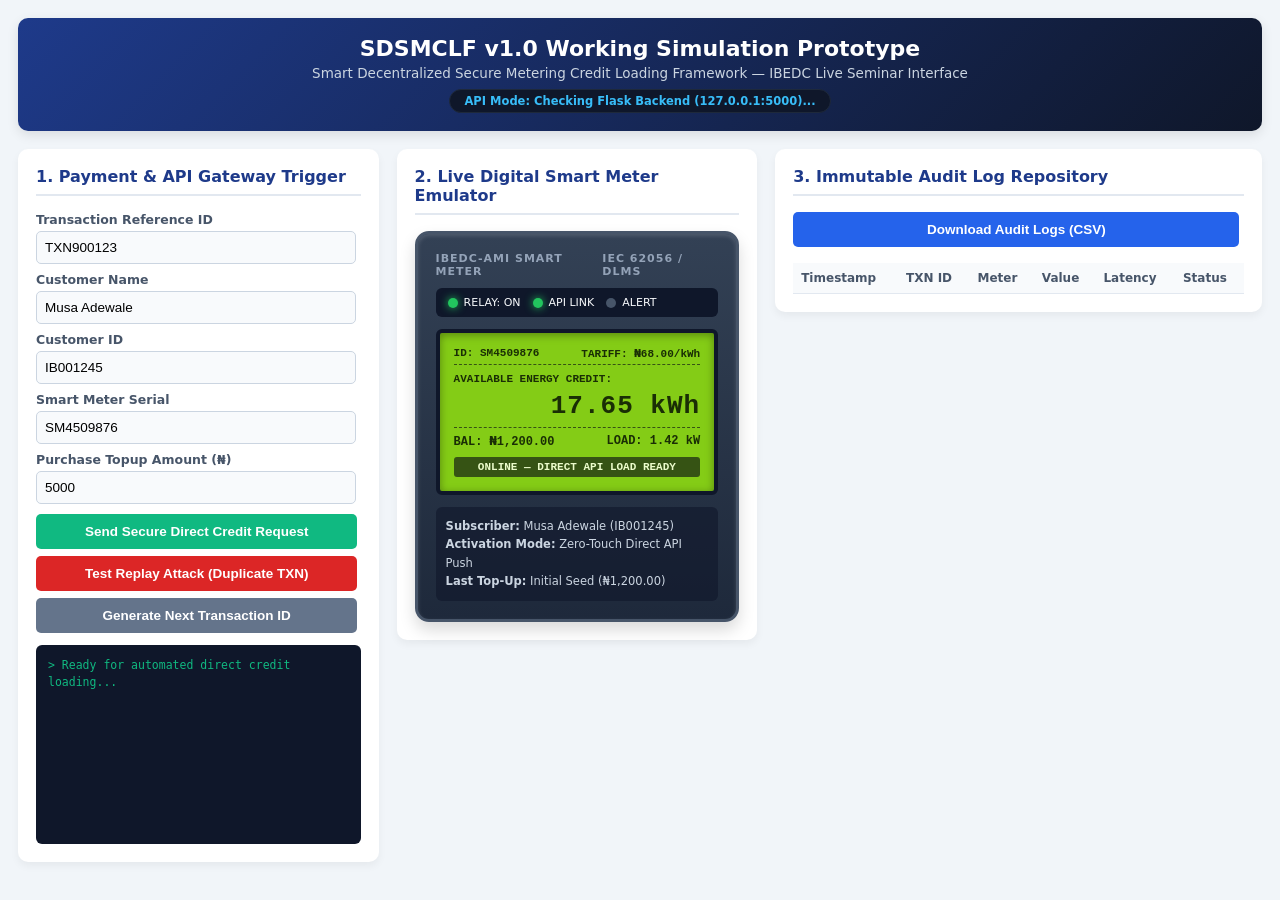
==== index.html @ 0ee25022 "Add files via upload" ====
<!DOCTYPE html>
<html lang="en">
<head>
    <meta charset="UTF-8">
    <title>SDSMCLF v1.0 Presentation Dashboard & Smart Meter Emulator</title>
    <style>
        body { font-family: system-ui, -apple-system, sans-serif; background: #f1f5f9; padding: 18px; color: #1e293b; margin: 0; }
        .container { max-width: 1320px; margin: 0 auto; }
        header { background: linear-gradient(135deg, #1e3a8a, #0f172a); color: white; padding: 18px; border-radius: 10px; text-align: center; margin-bottom: 18px; box-shadow: 0 4px 12px rgba(0,0,0,0.1); }
        header h2 { margin: 0 0 4px 0; font-size: 22px; }
        header p { margin: 0; font-size: 13.5px; color: #cbd5e1; }
        .mode-pill { display: inline-block; background: #0f172a; color: #38bdf8; padding: 4px 14px; border-radius: 20px; font-size: 11.5px; font-weight: bold; margin-top: 8px; border: 1px solid #1e293b; }
        .grid { display: grid; grid-template-columns: 1fr 1fr 1.35fr; gap: 18px; align-items: start; }
        .card { background: white; padding: 18px; border-radius: 10px; box-shadow: 0 4px 8px rgba(0,0,0,0.05); }
        h3 { color: #1e3a8a; margin-top: 0; border-bottom: 2px solid #e2e8f0; padding-bottom: 8px; font-size: 16px; }
        label { display: block; font-weight: bold; margin: 8px 0 4px; color: #475569; font-size: 12.5px; }
        input { width: 93%; padding: 8px; border: 1px solid #cbd5e1; border-radius: 5px; font-size: 13.5px; background: #f8fafc; }
        button { color: white; border: none; padding: 10px; width: 99%; border-radius: 5px; font-size: 13.5px; font-weight: bold; cursor: pointer; margin-top: 10px; transition: 0.2s; }
        .btn-submit { background: #10b981; }
        .btn-submit:hover { background: #059669; }
        .btn-replay { background: #dc2626; margin-top: 7px; }
        .btn-replay:hover { background: #b91c1c; }
        .btn-secondary { background: #64748b; margin-top: 7px; }
        .btn-secondary:hover { background: #475569; }
        .btn-export { background: #2563eb; margin-top: 0; margin-bottom: 10px; }
        .btn-export:hover { background: #1d4ed8; }
        .console { background: #0f172a; color: #10b981; padding: 12px; border-radius: 6px; font-family: monospace; white-space: pre-wrap; margin-top: 12px; font-size: 11.5px; line-height: 1.45; height: 175px; overflow-y: auto; }

        /* Digital Smart Meter Hardware Casing & LCD Styling */
        .meter-casing { background: linear-gradient(180deg, #334155, #1e293b); border-radius: 14px; padding: 18px; color: #f8fafc; border: 3px solid #475569; box-shadow: inset 0 2px 4px rgba(255,255,255,0.15), 0 8px 16px rgba(0,0,0,0.15); }
        .meter-brand { display: flex; justify-content: space-between; align-items: center; font-size: 11px; letter-spacing: 1px; color: #94a3b8; margin-bottom: 10px; font-weight: bold; }
        .led-group { display: flex; gap: 12px; margin-bottom: 12px; background: #0f172a; padding: 8px 12px; border-radius: 6px; font-size: 11px; }
        .led-item { display: flex; align-items: center; gap: 6px; }
        .led-dot { width: 10px; height: 10px; border-radius: 50%; background: #475569; }
        .led-green { background: #22c55e; box-shadow: 0 0 8px #22c55e; }
        .led-amber { background: #f59e0b; box-shadow: 0 0 8px #f59e0b; }
        .led-red { background: #ef4444; box-shadow: 0 0 8px #ef4444; }
        .lcd-screen { background: #84cc16; color: #1a2e05; font-family: 'Courier New', Courier, monospace; padding: 14px; border-radius: 6px; border: 4px solid #0f172a; box-shadow: inset 0 2px 8px rgba(0,0,0,0.35); transition: background 0.3s; }
        .lcd-flash { background: #bef264 !important; }
        .lcd-top { display: flex; justify-content: space-between; font-size: 11px; font-weight: bold; border-bottom: 1px dashed #365314; padding-bottom: 4px; margin-bottom: 8px; }
        .lcd-main { font-size: 26px; font-weight: 900; text-align: right; letter-spacing: 1px; margin: 6px 0; }
        .lcd-sub { display: flex; justify-content: space-between; font-size: 12px; font-weight: bold; margin-top: 6px; border-top: 1px dashed #365314; padding-top: 6px; }
        .lcd-msg { background: #365314; color: #ecfccb; font-size: 11px; padding: 4px 8px; border-radius: 3px; margin-top: 8px; text-align: center; font-weight: bold; }
        .meter-specs { margin-top: 12px; font-size: 11.5px; color: #cbd5e1; background: rgba(15,23,42,0.6); padding: 10px; border-radius: 6px; line-height: 1.6; }

        table { width: 100%; border-collapse: collapse; margin-top: 6px; }
        th, td { padding: 8px; border-bottom: 1px solid #e2e8f0; text-align: left; font-size: 12px; }
        th { background: #f8fafc; color: #475569; }
        .badge-ok { background: #d1fae5; color: #065f46; padding: 3px 7px; border-radius: 10px; font-size: 10.5px; font-weight: bold; }
        .badge-err { background: #fee2e2; color: #991b1b; padding: 3px 7px; border-radius: 10px; font-size: 10.5px; font-weight: bold; }
    </style>
</head>
<body>
<div class="container">
    <header>
        <h2>SDSMCLF v1.0 Working Simulation Prototype</h2>
        <p>Smart Decentralized Secure Metering Credit Loading Framework — IBEDC Live Seminar Interface</p>
        <div class="mode-pill" id="connectionMode">API Mode: Checking Flask Backend (127.0.0.1:5000)...</div>
    </header>

    <div class="grid">
        <!-- Column 1: Payment & API Gateway Trigger -->
        <div class="card">
            <h3>1. Payment & API Gateway Trigger</h3>
            <label>Transaction Reference ID</label><input type="text" id="txnId" value="TXN900123">
            <label>Customer Name</label><input type="text" id="custName" value="Musa Adewale">
            <label>Customer ID</label><input type="text" id="custId" value="IB001245">
            <label>Smart Meter Serial</label><input type="text" id="meterId" value="SM4509876">
            <label>Purchase Topup Amount (₦)</label><input type="number" id="amount" value="5000">
            <button class="btn-submit" onclick="runSimulationPipeline(false)">Send Secure Direct Credit Request</button>
            <button class="btn-replay" onclick="runSimulationPipeline(true)">Test Replay Attack (Duplicate TXN)</button>
            <button class="btn-secondary" onclick="generateNextTxn()">Generate Next Transaction ID</button>
            <div class="console" id="consoleLogs">&gt; Ready for automated direct credit loading...</div>
        </div>

        <!-- Column 2: Live Digital Smart Meter Emulator -->
        <div class="card">
            <h3>2. Live Digital Smart Meter Emulator</h3>
            <div class="meter-casing">
                <div class="meter-brand">
                    <span>IBEDC-AMI SMART METER</span>
                    <span>IEC 62056 / DLMS</span>
                </div>
                <div class="led-group">
                    <div class="led-item"><div class="led-dot led-green" id="ledPower"></div><span>RELAY: ON</span></div>
                    <div class="led-item"><div class="led-dot led-green" id="ledComms"></div><span>API LINK</span></div>
                    <div class="led-item"><div class="led-dot" id="ledTamper"></div><span>ALERT</span></div>
                </div>
                <div class="lcd-screen" id="lcdBox">
                    <div class="lcd-top">
                        <span id="lcdMeterSerial">ID: SM4509876</span>
                        <span>TARIFF: ₦68.00/kWh</span>
                    </div>
                    <div style="font-size: 11px; font-weight: bold;">AVAILABLE ENERGY CREDIT:</div>
                    <div class="lcd-main" id="lcdUnits">17.65 kWh</div>
                    <div class="lcd-sub">
                        <span id="lcdBalance">BAL: ₦1,200.00</span>
                        <span id="lcdLoad">LOAD: 1.42 kW</span>
                    </div>
                    <div class="lcd-msg" id="lcdBanner">ONLINE — DIRECT API LOAD READY</div>
                </div>
                <div class="meter-specs">
                    <strong>Subscriber:</strong> <span id="specOwner">Musa Adewale (IB001245)</span><br>
                    <strong>Activation Mode:</strong> Zero-Touch Direct API Push<br>
                    <strong>Last Top-Up:</strong> <span id="specLastTopup">Initial Seed (₦1,200.00)</span>
                </div>
            </div>
        </div>

        <!-- Column 3: Immutable Audit Log Repository -->
        <div class="card">
            <h3>3. Immutable Audit Log Repository</h3>
            <button class="btn-export" onclick="exportTableToCSV()">Download Audit Logs (CSV)</button>
            <table id="auditTable">
                <thead>
                    <tr>
                        <th>Timestamp</th>
                        <th>TXN ID</th>
                        <th>Meter</th>
                        <th>Value</th>
                        <th>Latency</th>
                        <th>Status</th>
                    </tr>
                </thead>
                <tbody id="auditRows">
                </tbody>
            </table>
        </div>
    </div>
</div>

<script>
    const API_BASE = "http://127.0.0";
    const TARIFF_PER_KWH = 68.00; // NGN per kWh
    let txnCounter = 900123;
    let currentBalance = 1200.00;
    const offlineProcessed = new Set();

    // Simulate live household load fluctuation & tiny real-time consumption tick on the meter LCD
    setInterval(() => {
        const kw = (1.15 + Math.random() * 0.55).toFixed(2);
        document.getElementById("lcdLoad").innerText = `LOAD: ${kw} kW`;
        if (currentBalance > 0.05) {
            currentBalance = Math.max(0, currentBalance - 0.02);
            refreshMeterLCD(currentBalance, false);
        }
    }, 2500);

    function refreshMeterLCD(balanceNgn, highlightFlash) {
        const kwh = (balanceNgn / TARIFF_PER_KWH).toFixed(2);
        document.getElementById("lcdUnits").innerText = `${kwh} kWh`;

document.getElementById("lcdBalance").innerText = BAL: ₦${balanceNgn.toLocaleString(undefined, { minimumFractionDigits: 2, maximumFractionDigits: 2 })};
if (highlightFlash) {
const lcd = document.getElementById("lcdBox");
lcd.classList.add("lcd-flash");
setTimeout(() => lcd.classList.remove("lcd-flash"), 900);
}
}
async function checkBackend() {
const pill = document.getElementById("connectionMode");
try {
const res = await fetch(${API_BASE}/auth/demo-token);
if (res.ok) {
pill.innerText = "API Mode: CONNECTED TO LIVE FLASK REST API (127.0.0.1:5000)";
pill.style.color = "#4ade80";
return;
}
} catch (e) {}
pill.innerText = "API Mode: STANDALONE BROWSER SIMULATION (Start app.py for Live REST)";
pill.style.color = "#fbbf24";
}
checkBackend();
function generateNextTxn() {
txnCounter += 1;
document.getElementById("txnId").value = TXN${txnCounter};
document.getElementById("consoleLogs").innerHTML = > Generated fresh idempotency key: TXN${txnCounter};
}
function appendAuditRow(txn, meter, amount, latencyText, isSuccess, statusLabel) {
const auditRows = document.getElementById("auditRows");
const now = new Date().toISOString().replace("T", " ").substring(0, 19);
const badgeClass = isSuccess ? "badge-ok" : "badge-err";
const newRow = `
${now}
${txn}${meter}₦${Number(amount).toLocaleString()}${latencyText}${statusLabel}`;
auditRows.innerHTML = newRow + auditRows.innerHTML;
}
async function runSimulationPipeline(isReplayTest) {
const consoleLogs = document.getElementById("consoleLogs");
const txnId = document.getElementById("txnId").value.trim();
const custName = document.getElementById("custName").value.trim();
const custId = document.getElementById("custId").value.trim();
const meterId = document.getElementById("meterId").value.trim();
const amount = parseFloat(document.getElementById("amount").value) || 0;
const banner = document.getElementById("lcdBanner");
const ledAlert = document.getElementById("ledTamper");
ledAlert.className = "led-dot";
consoleLogs.innerHTML = isReplayTest
? > [ADVERSARIAL TEST] Replaying duplicate Transaction ID: ${txnId}...\n
: > Initiating payment settlement verification for ${txnId}...\n;
try {
const tokenRes = await fetch(${API_BASE}/auth/demo-token);
const { token } = await tokenRes.json();
consoleLogs.innerHTML += > Gateway Handshake: APPROVED | HS256 JWT Bearer Token Issued.\n;
consoleLogs.innerHTML += > Dispatching POST /api/v1/smart-meter/load-credit...\n;
const apiRes = await fetch(${API_BASE}/smart-meter/load-credit, {
method: "POST",
headers: {
"Content-Type": "application/json",
"Authorization": Bearer ${token}
},
body: JSON.stringify({
transactionID: txnId,
customerID: custId,
meterID: meterId,
amount: amount,
paymentStatus: "CONFIRMED"
})
});
const result = await apiRes.json();
if (apiRes.ok && result.status === "SUCCESS") {
currentBalance = result.newBalance;
document.getElementById("lcdMeterSerial").innerText = ID: ${meterId};
document.getElementById("specOwner").innerText = ${custName} (${custId});
document.getElementById("specLastTopup").innerText = +₦${amount.toLocaleString()} (${txnId});
banner.innerText = CREDIT RECEIVED: +₦${amount.toLocaleString()} ACTIVATED;
refreshMeterLCD(currentBalance, true);
consoleLogs.innerHTML += > Validation Passed: Customer & Meter Ownership Verified.\n;
consoleLogs.innerHTML += > SUCCESS (200 OK): ₦${amount.toLocaleString()} pushed directly to ${meterId}.\n;
consoleLogs.innerHTML += > Meter LCD Updated: ₦${currentBalance.toLocaleString()} | Latency: ${result.processingLatencyMs} ms\n;
appendAuditRow(txnId, meterId, amount, ${result.processingLatencyMs} ms, true, "200 SUCCESS");
} else {
ledAlert.className = "led-dot led-red";
banner.innerText = REJECTED: ${result.errorCode};
consoleLogs.innerHTML += > SECURITY BLOCK (${apiRes.status} ${result.errorCode}): ${result.message}\n;
appendAuditRow(txnId, meterId, amount, "Blocked", false, ${apiRes.status} ${result.errorCode});
}
} catch (err) {
setTimeout(() => {
consoleLogs.innerHTML += > Gateway Handshake verified: APPROVED [PAYMENT_SUCCESS_BANK_APPROVED]\n;
if (offlineProcessed.has(txnId)) {
ledAlert.className = "led-dot led-red";
banner.innerText = "SECURITY ALERT: REPLAY BLOCKED (409)";
consoleLogs.innerHTML += > SECURITY BLOCK (409 DUPLICATE_TRANSACTION): Transaction ID already processed.\n;
appendAuditRow(txnId, meterId, amount, "Blocked", false, "409 REPLAY BLOCKED");
return;
}
if (meterId !== "SM4509876" || custId !== "IB001245") {
ledAlert.className = "led-dot led-red";
banner.innerText = "ERROR: UNREGISTERED METER (404)";
consoleLogs.innerHTML += > SECURITY BLOCK (404 METER_VALIDATION_FAILED): Active customer or smart meter not found.\n;
appendAuditRow(txnId, meterId, amount, "Blocked", false, "404 INVALID METER");
return;
}
offlineProcessed.add(txnId);
currentBalance += amount;
document.getElementById("lcdMeterSerial").innerText = ID: ${meterId};
document.getElementById("specOwner").innerText = ${custName} (${custId});
document.getElementById("specLastTopup").innerText = +₦${amount.toLocaleString()} (${txnId});
banner.innerText = CREDIT RECEIVED: +₦${amount.toLocaleString()} ACTIVATED;
refreshMeterLCD(currentBalance, true);
consoleLogs.innerHTML += > Cryptographic JWT & Ownership Check: PASSED\n;
consoleLogs.innerHTML += > SUCCESS: Direct credit activated on meter LCD. Balance: ₦${currentBalance.toLocaleString()}\n;
appendAuditRow(txnId, meterId, amount, "161.0 ms (sim)", true, "200 SUCCESS");
}, 500);
}
}
function exportTableToCSV() {
const rows = document.querySelectorAll("#auditTable tr");
let csvContent = "";
rows.forEach(row => {
const cols = row.querySelectorAll("th, td");
let rowData = [];
cols.forEach(col => {
let text = col.innerText.replace(/,/g, "");
rowData.push("${text}");
});
csvContent += rowData.join(",") + "\n";
});
if (csvContent.trim() === '"Timestamp","TXN ID","Meter","Value","Latency","Status"') {
alert("No log data available to export yet. Please execute a request first!");
return;
}
const blob = new Blob([csvContent], { type: "text/csv;charset=utf-8;" });
const link = document.createElement("a");
link.href = URL.createObjectURL(blob);
link.setAttribute("download", "sdsmclf_audit_logs.csv");
document.body.appendChild(link);
link.click();
document.body.removeChild(link);
}
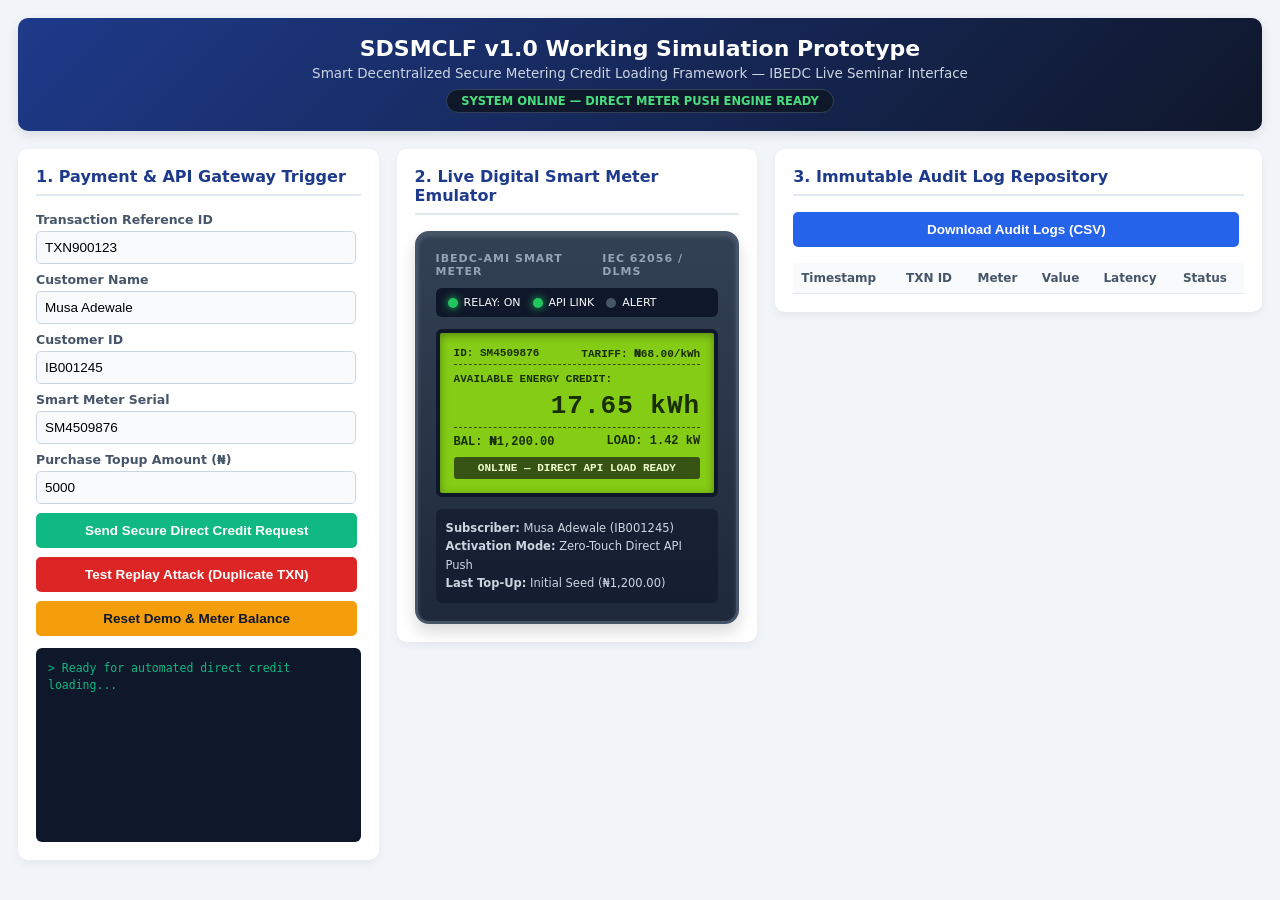
==== commit e9efa2eb: "Add files via upload" ====
--- a/index.html
+++ b/index.html
@@ -9,22 +9,22 @@
         header { background: linear-gradient(135deg, #1e3a8a, #0f172a); color: white; padding: 18px; border-radius: 10px; text-align: center; margin-bottom: 18px; box-shadow: 0 4px 12px rgba(0,0,0,0.1); }
         header h2 { margin: 0 0 4px 0; font-size: 22px; }
         header p { margin: 0; font-size: 13.5px; color: #cbd5e1; }
-        .mode-pill { display: inline-block; background: #0f172a; color: #38bdf8; padding: 4px 14px; border-radius: 20px; font-size: 11.5px; font-weight: bold; margin-top: 8px; border: 1px solid #1e293b; }
+        .mode-pill { display: inline-block; background: #0f172a; color: #4ade80; padding: 4px 14px; border-radius: 20px; font-size: 11.5px; font-weight: bold; margin-top: 8px; border: 1px solid #334155; }
         .grid { display: grid; grid-template-columns: 1fr 1fr 1.35fr; gap: 18px; align-items: start; }
         .card { background: white; padding: 18px; border-radius: 10px; box-shadow: 0 4px 8px rgba(0,0,0,0.05); }
         h3 { color: #1e3a8a; margin-top: 0; border-bottom: 2px solid #e2e8f0; padding-bottom: 8px; font-size: 16px; }
         label { display: block; font-weight: bold; margin: 8px 0 4px; color: #475569; font-size: 12.5px; }
         input { width: 93%; padding: 8px; border: 1px solid #cbd5e1; border-radius: 5px; font-size: 13.5px; background: #f8fafc; }
-        button { color: white; border: none; padding: 10px; width: 99%; border-radius: 5px; font-size: 13.5px; font-weight: bold; cursor: pointer; margin-top: 10px; transition: 0.2s; }
+        button { color: white; border: none; padding: 10px; width: 99%; border-radius: 5px; font-size: 13.5px; font-weight: bold; cursor: pointer; margin-top: 9px; transition: 0.2s; }
         .btn-submit { background: #10b981; }
         .btn-submit:hover { background: #059669; }
-        .btn-replay { background: #dc2626; margin-top: 7px; }
+        .btn-replay { background: #dc2626; }
         .btn-replay:hover { background: #b91c1c; }
-        .btn-secondary { background: #64748b; margin-top: 7px; }
-        .btn-secondary:hover { background: #475569; }
+        .btn-reset { background: #f59e0b; color: #0f172a; }
+        .btn-reset:hover { background: #d97706; color: white; }
         .btn-export { background: #2563eb; margin-top: 0; margin-bottom: 10px; }
         .btn-export:hover { background: #1d4ed8; }
-        .console { background: #0f172a; color: #10b981; padding: 12px; border-radius: 6px; font-family: monospace; white-space: pre-wrap; margin-top: 12px; font-size: 11.5px; line-height: 1.45; height: 175px; overflow-y: auto; }
+        .console { background: #0f172a; color: #10b981; padding: 12px; border-radius: 6px; font-family: monospace; white-space: pre-wrap; margin-top: 12px; font-size: 11.5px; line-height: 1.45; height: 170px; overflow-y: auto; }
 
         /* Digital Smart Meter Hardware Casing & LCD Styling */
         .meter-casing { background: linear-gradient(180deg, #334155, #1e293b); border-radius: 14px; padding: 18px; color: #f8fafc; border: 3px solid #475569; box-shadow: inset 0 2px 4px rgba(255,255,255,0.15), 0 8px 16px rgba(0,0,0,0.15); }
@@ -33,14 +33,13 @@
         .led-item { display: flex; align-items: center; gap: 6px; }
         .led-dot { width: 10px; height: 10px; border-radius: 50%; background: #475569; }
         .led-green { background: #22c55e; box-shadow: 0 0 8px #22c55e; }
-        .led-amber { background: #f59e0b; box-shadow: 0 0 8px #f59e0b; }
         .led-red { background: #ef4444; box-shadow: 0 0 8px #ef4444; }
-        .lcd-screen { background: #84cc16; color: #1a2e05; font-family: 'Courier New', Courier, monospace; padding: 14px; border-radius: 6px; border: 4px solid #0f172a; box-shadow: inset 0 2px 8px rgba(0,0,0,0.35); transition: background 0.3s; }
-        .lcd-flash { background: #bef264 !important; }
+        .lcd-screen { background: #84cc16; color: #1a2e05; font-family: 'Courier New', Courier, monospace; padding: 14px; border-radius: 6px; border: 4px solid #0f172a; box-shadow: inset 0 2px 8px rgba(0,0,0,0.35); transition: background 0.25s; }
+        .lcd-flash { background: #d9f99d !important; }
         .lcd-top { display: flex; justify-content: space-between; font-size: 11px; font-weight: bold; border-bottom: 1px dashed #365314; padding-bottom: 4px; margin-bottom: 8px; }
         .lcd-main { font-size: 26px; font-weight: 900; text-align: right; letter-spacing: 1px; margin: 6px 0; }
         .lcd-sub { display: flex; justify-content: space-between; font-size: 12px; font-weight: bold; margin-top: 6px; border-top: 1px dashed #365314; padding-top: 6px; }
-        .lcd-msg { background: #365314; color: #ecfccb; font-size: 11px; padding: 4px 8px; border-radius: 3px; margin-top: 8px; text-align: center; font-weight: bold; }
+        .lcd-msg { background: #365314; color: #ecfccb; font-size: 11px; padding: 5px 8px; border-radius: 3px; margin-top: 8px; text-align: center; font-weight: bold; }
         .meter-specs { margin-top: 12px; font-size: 11.5px; color: #cbd5e1; background: rgba(15,23,42,0.6); padding: 10px; border-radius: 6px; line-height: 1.6; }
 
         table { width: 100%; border-collapse: collapse; margin-top: 6px; }
@@ -55,7 +54,7 @@
     <header>
         <h2>SDSMCLF v1.0 Working Simulation Prototype</h2>
         <p>Smart Decentralized Secure Metering Credit Loading Framework — IBEDC Live Seminar Interface</p>
-        <div class="mode-pill" id="connectionMode">API Mode: Checking Flask Backend (127.0.0.1:5000)...</div>
+        <div class="mode-pill" id="connectionMode">SYSTEM ONLINE — DIRECT METER PUSH ENGINE READY</div>
     </header>
 
     <div class="grid">
@@ -67,9 +66,9 @@
             <label>Customer ID</label><input type="text" id="custId" value="IB001245">
             <label>Smart Meter Serial</label><input type="text" id="meterId" value="SM4509876">
             <label>Purchase Topup Amount (₦)</label><input type="number" id="amount" value="5000">
-            <button class="btn-submit" onclick="runSimulationPipeline(false)">Send Secure Direct Credit Request</button>
-            <button class="btn-replay" onclick="runSimulationPipeline(true)">Test Replay Attack (Duplicate TXN)</button>
-            <button class="btn-secondary" onclick="generateNextTxn()">Generate Next Transaction ID</button>
+            <button type="button" class="btn-submit" onclick="executeCreditLoad(false)">Send Secure Direct Credit Request</button>
+            <button type="button" class="btn-replay" onclick="executeCreditLoad(true)">Test Replay Attack (Duplicate TXN)</button>
+            <button type="button" class="btn-reset" onclick="resetFullDemo()">Reset Demo & Meter Balance</button>
             <div class="console" id="consoleLogs">&gt; Ready for automated direct credit loading...</div>
         </div>
 
@@ -110,7 +109,7 @@
         <!-- Column 3: Immutable Audit Log Repository -->
         <div class="card">
             <h3>3. Immutable Audit Log Repository</h3>
-            <button class="btn-export" onclick="exportTableToCSV()">Download Audit Logs (CSV)</button>
+            <button type="button" class="btn-export" onclick="exportTableToCSV()">Download Audit Logs (CSV)</button>
             <table id="auditTable">
                 <thead>
                     <tr>
@@ -131,15 +130,16 @@
 
 <script>
     const API_BASE = "http://127.0.0";
-    const TARIFF_PER_KWH = 68.00; // NGN per kWh
+    const TARIFF_PER_KWH = 68.00;
     let txnCounter = 900123;
     let currentBalance = 1200.00;
-    const offlineProcessed = new Set();
-
-    // Simulate live household load fluctuation & tiny real-time consumption tick on the meter LCD
-    setInterval(() => {
+    let lastSuccessfulTxn = "";
+    const processedTxns = new Set();
+
+    // Live household load & real-time consumption tick on meter LCD
+    setInterval(function () {
         const kw = (1.15 + Math.random() * 0.55).toFixed(2);
-        document.getElementById("lcdLoad").innerText = `LOAD: ${kw} kW`;
+        document.getElementById("lcdLoad").innerText = "LOAD: " + kw + " kW";
         if (currentBalance > 0.05) {
             currentBalance = Math.max(0, currentBalance - 0.02);
             refreshMeterLCD(currentBalance, false);
@@ -148,66 +148,70 @@
 
     function refreshMeterLCD(balanceNgn, highlightFlash) {
         const kwh = (balanceNgn / TARIFF_PER_KWH).toFixed(2);
-        document.getElementById("lcdUnits").innerText = `${kwh} kWh`;
-
-document.getElementById("lcdBalance").innerText = BAL: ₦${balanceNgn.toLocaleString(undefined, { minimumFractionDigits: 2, maximumFractionDigits: 2 })};
+        document.getElementById("lcdUnits").innerText = kwh + " kWh";
+
+document.getElementById("lcdBalance").innerText = "BAL: ₦" + balanceNgn.toLocaleString("en-US", { minimumFractionDigits: 2, maximumFractionDigits: 2 });
 if (highlightFlash) {
 const lcd = document.getElementById("lcdBox");
 lcd.classList.add("lcd-flash");
-setTimeout(() => lcd.classList.remove("lcd-flash"), 900);
-}
-}
-async function checkBackend() {
-const pill = document.getElementById("connectionMode");
-try {
-const res = await fetch(${API_BASE}/auth/demo-token);
-if (res.ok) {
-pill.innerText = "API Mode: CONNECTED TO LIVE FLASK REST API (127.0.0.1:5000)";
-pill.style.color = "#4ade80";
-return;
-}
-} catch (e) {}
-pill.innerText = "API Mode: STANDALONE BROWSER SIMULATION (Start app.py for Live REST)";
-pill.style.color = "#fbbf24";
-}
-checkBackend();
-function generateNextTxn() {
-txnCounter += 1;
-document.getElementById("txnId").value = TXN${txnCounter};
-document.getElementById("consoleLogs").innerHTML = > Generated fresh idempotency key: TXN${txnCounter};
+setTimeout(function () { lcd.classList.remove("lcd-flash"); }, 900);
+}
 }
 function appendAuditRow(txn, meter, amount, latencyText, isSuccess, statusLabel) {
 const auditRows = document.getElementById("auditRows");
 const now = new Date().toISOString().replace("T", " ").substring(0, 19);
 const badgeClass = isSuccess ? "badge-ok" : "badge-err";
-const newRow = `
-${now}
-${txn}${meter}₦${Number(amount).toLocaleString()}${latencyText}${statusLabel}`;
-auditRows.innerHTML = newRow + auditRows.innerHTML;
-}
-async function runSimulationPipeline(isReplayTest) {
+const row = document.createElement("tr");
+row.innerHTML =
+"" + now + "" +
+"" + txn + "" +
+"" + meter + "" +
+"₦" + Number(amount).toLocaleString("en-US") + "" +
+"" + latencyText + "" +
+"" + statusLabel + "";
+auditRows.insertBefore(row, auditRows.firstChild);
+}
+async function executeCreditLoad(isReplayTest) {
+const t0 = performance.now();
 const consoleLogs = document.getElementById("consoleLogs");
-const txnId = document.getElementById("txnId").value.trim();
+const banner = document.getElementById("lcdBanner");
+const ledAlert = document.getElementById("ledTamper");
+ledAlert.className = "led-dot";
+// If user clicks Replay Test, automatically use the last completed TXN ID
+let txnId = document.getElementById("txnId").value.trim();
+if (isReplayTest && lastSuccessfulTxn !== "") {
+txnId = lastSuccessfulTxn;
+document.getElementById("txnId").value = txnId;
+}
 const custName = document.getElementById("custName").value.trim();
 const custId = document.getElementById("custId").value.trim();
 const meterId = document.getElementById("meterId").value.trim();
 const amount = parseFloat(document.getElementById("amount").value) || 0;
-const banner = document.getElementById("lcdBanner");
-const ledAlert = document.getElementById("ledTamper");
-ledAlert.className = "led-dot";
 consoleLogs.innerHTML = isReplayTest
-? > [ADVERSARIAL TEST] Replaying duplicate Transaction ID: ${txnId}...\n
-: > Initiating payment settlement verification for ${txnId}...\n;
+? "> [SECURITY TEST] Replaying duplicate Transaction ID: " + txnId + "...\n"
+: "> Initiating payment settlement verification for " + txnId + "...\n";
+// 1. Validate inputs & amount
+if (!txnId || !custId || !meterId || amount <= 0) {
+ledAlert.className = "led-dot led-red";
+banner.innerText = "REJECTED: INVALID PAYLOAD (400)";
+consoleLogs.innerHTML += "> ERROR (400 INVALID_REQUEST): Check Customer ID, Meter ID, and Amount.\n";
+appendAuditRow(txnId || "N/A", meterId || "N/A", amount, "Blocked", false, "400 INVALID");
+return;
+}
+// 2. Check local or live backend
+let usedLiveApi = false;
 try {
-const tokenRes = await fetch(${API_BASE}/auth/demo-token);
-const { token } = await tokenRes.json();
-consoleLogs.innerHTML += > Gateway Handshake: APPROVED | HS256 JWT Bearer Token Issued.\n;
-consoleLogs.innerHTML += > Dispatching POST /api/v1/smart-meter/load-credit...\n;
-const apiRes = await fetch(${API_BASE}/smart-meter/load-credit, {
+const controller = new AbortController();
+const timeoutId = setTimeout(function () { controller.abort(); }, 600);
+const tokenRes = await fetch(API_BASE + "/auth/demo-token", { signal: controller.signal });
+clearTimeout(timeoutId);
+if (tokenRes.ok) {
+const tokenData = await tokenRes.json();
+const apiRes = await fetch(API_BASE + "/smart-meter/load-credit", {
 method: "POST",
 headers: {
 "Content-Type": "application/json",
-"Authorization": Bearer ${token}
+"Authorization": "Bearer " + tokenData.token
 },
 body: JSON.stringify({
 transactionID: txnId,
@@ -218,67 +222,100 @@
 })
 });
 const result = await apiRes.json();
+usedLiveApi = true;
 if (apiRes.ok && result.status === "SUCCESS") {
+processedTxns.add(txnId);
+lastSuccessfulTxn = txnId;
 currentBalance = result.newBalance;
-document.getElementById("lcdMeterSerial").innerText = ID: ${meterId};
-document.getElementById("specOwner").innerText = ${custName} (${custId});
-document.getElementById("specLastTopup").innerText = +₦${amount.toLocaleString()} (${txnId});
-banner.innerText = CREDIT RECEIVED: +₦${amount.toLocaleString()} ACTIVATED;
-refreshMeterLCD(currentBalance, true);
-consoleLogs.innerHTML += > Validation Passed: Customer & Meter Ownership Verified.\n;
-consoleLogs.innerHTML += > SUCCESS (200 OK): ₦${amount.toLocaleString()} pushed directly to ${meterId}.\n;
-consoleLogs.innerHTML += > Meter LCD Updated: ₦${currentBalance.toLocaleString()} | Latency: ${result.processingLatencyMs} ms\n;
-appendAuditRow(txnId, meterId, amount, ${result.processingLatencyMs} ms, true, "200 SUCCESS");
+applySuccessUI(txnId, custName, custId, meterId, amount, result.processingLatencyMs + " ms (Live API)");
+return;
 } else {
 ledAlert.className = "led-dot led-red";
-banner.innerText = REJECTED: ${result.errorCode};
-consoleLogs.innerHTML += > SECURITY BLOCK (${apiRes.status} ${result.errorCode}): ${result.message}\n;
-appendAuditRow(txnId, meterId, amount, "Blocked", false, ${apiRes.status} ${result.errorCode});
+banner.innerText = "BLOCKED: " + result.errorCode + " (" + apiRes.status + ")";
+consoleLogs.innerHTML += "> SECURITY BLOCK (" + apiRes.status + " " + result.errorCode + "): " + result.message + "\n";
+appendAuditRow(txnId, meterId, amount, "Blocked", false, apiRes.status + " " + result.errorCode);
+return;
+}
 }
 } catch (err) {
-setTimeout(() => {
-consoleLogs.innerHTML += > Gateway Handshake verified: APPROVED [PAYMENT_SUCCESS_BANK_APPROVED]\n;
-if (offlineProcessed.has(txnId)) {
+// Proceed immediately to built-in simulation engine if Flask server is offline
+}
+if (!usedLiveApi) {
+consoleLogs.innerHTML += "> Gateway Handshake: APPROVED [PAYMENT_SUCCESS_BANK_APPROVED]\n";
+consoleLogs.innerHTML += "> Cryptographic JWT Signature: HS256 VERIFIED\n";
+// Idempotency Replay Check (409)
+if (processedTxns.has(txnId)) {
 ledAlert.className = "led-dot led-red";
-banner.innerText = "SECURITY ALERT: REPLAY BLOCKED (409)";
-consoleLogs.innerHTML += > SECURITY BLOCK (409 DUPLICATE_TRANSACTION): Transaction ID already processed.\n;
+banner.innerText = "ALERT: DUPLICATE REPLAY BLOCKED (409)";
+consoleLogs.innerHTML += "> SECURITY BLOCK (409 DUPLICATE_TRANSACTION): " + txnId + " was already credited.\n";
 appendAuditRow(txnId, meterId, amount, "Blocked", false, "409 REPLAY BLOCKED");
 return;
 }
+// Meter & Customer Ownership Check (404)
 if (meterId !== "SM4509876" || custId !== "IB001245") {
 ledAlert.className = "led-dot led-red";
 banner.innerText = "ERROR: UNREGISTERED METER (404)";
-consoleLogs.innerHTML += > SECURITY BLOCK (404 METER_VALIDATION_FAILED): Active customer or smart meter not found.\n;
+consoleLogs.innerHTML += "> SECURITY BLOCK (404 METER_VALIDATION_FAILED): Unregistered meter or customer mismatch.\n";
 appendAuditRow(txnId, meterId, amount, "Blocked", false, "404 INVALID METER");
 return;
 }
-offlineProcessed.add(txnId);
+// Success Execution (200 OK)
+processedTxns.add(txnId);
+lastSuccessfulTxn = txnId;
 currentBalance += amount;
-document.getElementById("lcdMeterSerial").innerText = ID: ${meterId};
-document.getElementById("specOwner").innerText = ${custName} (${custId});
-document.getElementById("specLastTopup").innerText = +₦${amount.toLocaleString()} (${txnId});
-banner.innerText = CREDIT RECEIVED: +₦${amount.toLocaleString()} ACTIVATED;
+const elapsed = Math.max(1.2, (performance.now() - t0)).toFixed(2) + " ms";
+applySuccessUI(txnId, custName, custId, meterId, amount, elapsed);
+}
+}
+function applySuccessUI(txnId, custName, custId, meterId, amount, latencyStr) {
+const consoleLogs = document.getElementById("consoleLogs");
+const banner = document.getElementById("lcdBanner");
+document.getElementById("lcdMeterSerial").innerText = "ID: " + meterId;
+document.getElementById("specOwner").innerText = custName + " (" + custId + ")";
+document.getElementById("specLastTopup").innerText = "+₦" + amount.toLocaleString("en-US") + " (" + txnId + ")";
+banner.innerText = "CREDIT RECEIVED: +₦" + amount.toLocaleString("en-US") + " ACTIVATED";
 refreshMeterLCD(currentBalance, true);
-consoleLogs.innerHTML += > Cryptographic JWT & Ownership Check: PASSED\n;
-consoleLogs.innerHTML += > SUCCESS: Direct credit activated on meter LCD. Balance: ₦${currentBalance.toLocaleString()}\n;
-appendAuditRow(txnId, meterId, amount, "161.0 ms (sim)", true, "200 SUCCESS");
-}, 500);
-}
+consoleLogs.innerHTML += "> Customer & Meter Ownership: VERIFIED\n";
+consoleLogs.innerHTML += "> SUCCESS (200 OK): ₦" + amount.toLocaleString("en-US") + " loaded directly to " + meterId + ".\n";
+consoleLogs.innerHTML += "> Meter LCD Updated: ₦" + currentBalance.toLocaleString("en-US", { minimumFractionDigits: 2 }) + " | Latency: " + latencyStr + "\n";
+appendAuditRow(txnId, meterId, amount, latencyStr, true, "200 SUCCESS");
+// Auto-increment TXN ID for the next transaction so user can click smoothly
+txnCounter += 1;
+document.getElementById("txnId").value = "TXN" + txnCounter;
+}
+function resetFullDemo() {
+txnCounter = 900123;
+currentBalance = 1200.00;
+lastSuccessfulTxn = "";
+processedTxns.clear();
+document.getElementById("txnId").value = "TXN900123";
+document.getElementById("custName").value = "Musa Adewale";
+document.getElementById("custId").value = "IB001245";
+document.getElementById("meterId").value = "SM4509876";
+document.getElementById("amount").value = "5000";
+document.getElementById("ledTamper").className = "led-dot";
+document.getElementById("lcdMeterSerial").innerText = "ID: SM4509876";
+document.getElementById("specOwner").innerText = "Musa Adewale (IB001245)";
+document.getElementById("specLastTopup").innerText = "Initial Seed (₦1,200.00)";
+document.getElementById("lcdBanner").innerText = "ONLINE — DIRECT API LOAD READY";
+refreshMeterLCD(currentBalance, true);
+document.getElementById("auditRows").innerHTML = "";
+document.getElementById("consoleLogs").innerHTML = "> System & Smart Meter reset to initial state (Balance: ₦1,200.00).";
 }
 function exportTableToCSV() {
 const rows = document.querySelectorAll("#auditTable tr");
 let csvContent = "";
-rows.forEach(row => {
+rows.forEach(function (row) {
 const cols = row.querySelectorAll("th, td");
 let rowData = [];
-cols.forEach(col => {
+cols.forEach(function (col) {
 let text = col.innerText.replace(/,/g, "");
-rowData.push("${text}");
+rowData.push('"' + text + '"');
 });
 csvContent += rowData.join(",") + "\n";
 });
-if (csvContent.trim() === '"Timestamp","TXN ID","Meter","Value","Latency","Status"') {
-alert("No log data available to export yet. Please execute a request first!");
+if (rows.length <= 1) {
+alert("No log data available to export yet. Please execute a transaction first!");
 return;
 }
 const blob = new Blob([csvContent], { type: "text/csv;charset=utf-8;" });
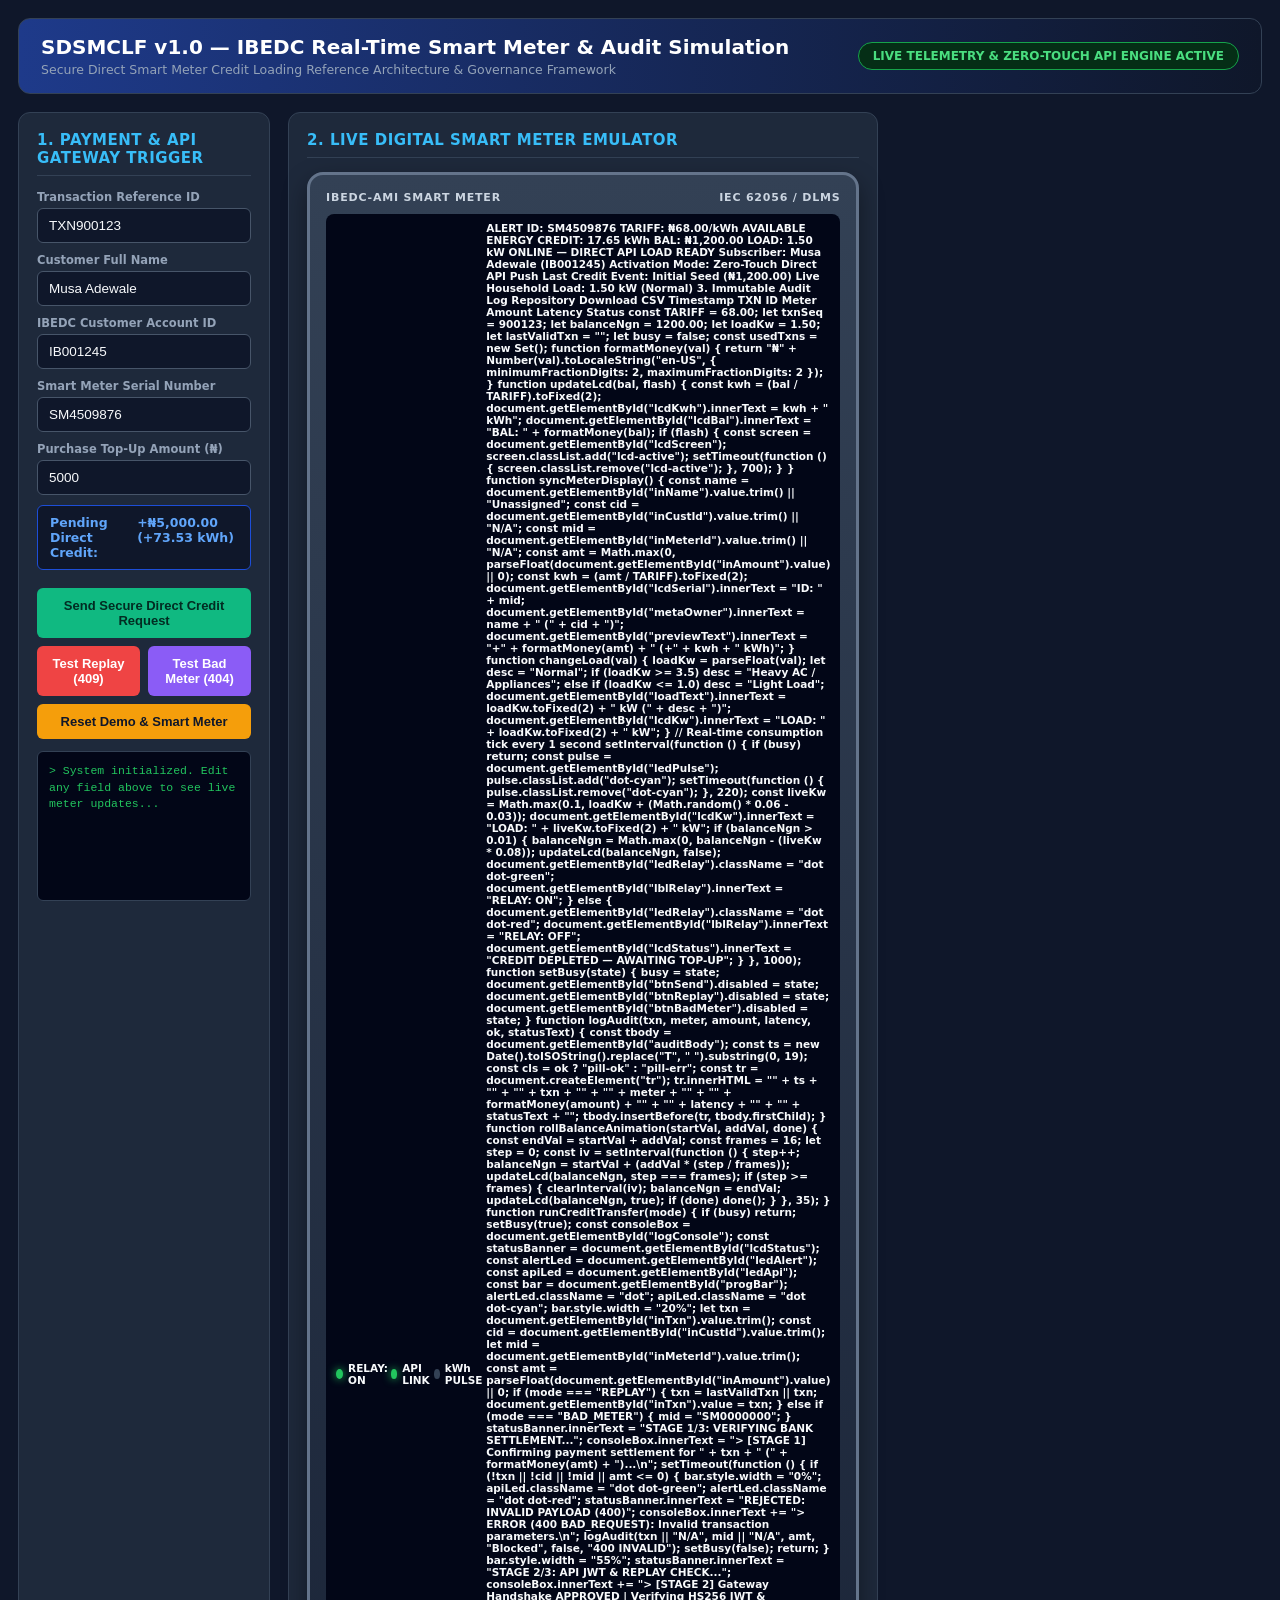
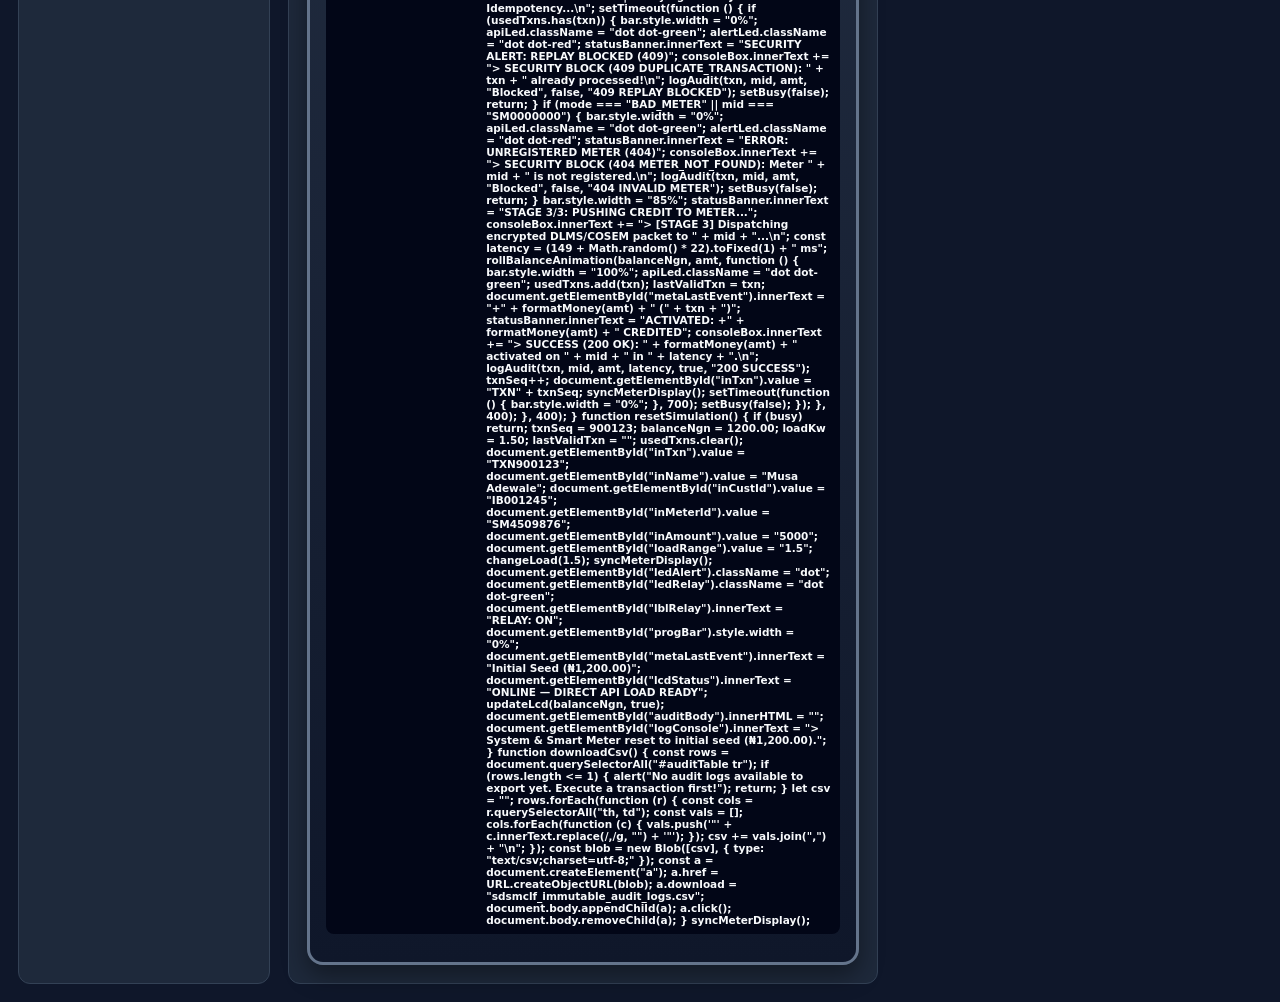
==== commit 6ad43e20: "Add files via upload" ====
--- a/index.html
+++ b/index.html
@@ -2,327 +2,391 @@
 <html lang="en">
 <head>
     <meta charset="UTF-8">
-    <title>SDSMCLF v1.0 Presentation Dashboard & Smart Meter Emulator</title>
+    <title>SDSMCLF v1.0 — IBEDC Real-Time Smart Meter & Audit Simulation</title>
     <style>
-        body { font-family: system-ui, -apple-system, sans-serif; background: #f1f5f9; padding: 18px; color: #1e293b; margin: 0; }
-        .container { max-width: 1320px; margin: 0 auto; }
-        header { background: linear-gradient(135deg, #1e3a8a, #0f172a); color: white; padding: 18px; border-radius: 10px; text-align: center; margin-bottom: 18px; box-shadow: 0 4px 12px rgba(0,0,0,0.1); }
-        header h2 { margin: 0 0 4px 0; font-size: 22px; }
-        header p { margin: 0; font-size: 13.5px; color: #cbd5e1; }
-        .mode-pill { display: inline-block; background: #0f172a; color: #4ade80; padding: 4px 14px; border-radius: 20px; font-size: 11.5px; font-weight: bold; margin-top: 8px; border: 1px solid #334155; }
-        .grid { display: grid; grid-template-columns: 1fr 1fr 1.35fr; gap: 18px; align-items: start; }
-        .card { background: white; padding: 18px; border-radius: 10px; box-shadow: 0 4px 8px rgba(0,0,0,0.05); }
-        h3 { color: #1e3a8a; margin-top: 0; border-bottom: 2px solid #e2e8f0; padding-bottom: 8px; font-size: 16px; }
-        label { display: block; font-weight: bold; margin: 8px 0 4px; color: #475569; font-size: 12.5px; }
-        input { width: 93%; padding: 8px; border: 1px solid #cbd5e1; border-radius: 5px; font-size: 13.5px; background: #f8fafc; }
-        button { color: white; border: none; padding: 10px; width: 99%; border-radius: 5px; font-size: 13.5px; font-weight: bold; cursor: pointer; margin-top: 9px; transition: 0.2s; }
-        .btn-submit { background: #10b981; }
-        .btn-submit:hover { background: #059669; }
-        .btn-replay { background: #dc2626; }
-        .btn-replay:hover { background: #b91c1c; }
+        * { box-sizing: border-box; }
+        body { font-family: 'Segoe UI', system-ui, -apple-system, sans-serif; background: #0f172a; color: #f8fafc; margin: 0; padding: 18px; }
+        .wrapper { max-width: 1380px; margin: 0 auto; }
+        .topbar { background: linear-gradient(90deg, #1e3a8a, #0f172a); border: 1px solid #334155; border-radius: 12px; padding: 16px 22px; display: flex; justify-content: space-between; align-items: center; flex-wrap: wrap; gap: 10px; margin-bottom: 18px; }
+        .topbar h1 { margin: 0; font-size: 20px; color: #ffffff; }
+        .topbar p { margin: 3px 0 0; font-size: 12.5px; color: #94a3b8; }
+        .status-badge { background: #052e16; color: #4ade80; border: 1px solid #16a34a; padding: 6px 14px; border-radius: 20px; font-size: 12px; font-weight: 700; }
+        .grid { display: grid; grid-template-columns: 1fr 1.05fr 1.45fr; gap: 18px; }
+        @media (max-width: 1100px) { .grid { grid-template-columns: 1fr; } }
+        .panel { background: #1e293b; border: 1px solid #334155; border-radius: 12px; padding: 18px; }
+        .panel h2 { margin: 0 0 14px; font-size: 15px; color: #38bdf8; border-bottom: 1px solid #334155; padding-bottom: 8px; text-transform: uppercase; letter-spacing: 0.5px; }
+        .field { margin-bottom: 10px; }
+        .field label { display: block; font-size: 11.5px; color: #94a3b8; margin-bottom: 4px; font-weight: 600; }
+        .field input { width: 100%; padding: 9px 11px; border-radius: 6px; border: 1px solid #475569; background: #0f172a; color: #f8fafc; font-size: 13.5px; }
+        .field input:focus { outline: none; border-color: #38bdf8; }
+        .preview-strip { background: #0f172a; border: 1px solid #1d4ed8; border-radius: 6px; padding: 9px 12px; display: flex; justify-content: space-between; font-size: 12.5px; font-weight: 700; color: #60a5fa; margin: 10px 0; }
+        .btn { width: 100%; padding: 10px; border: none; border-radius: 6px; font-size: 13px; font-weight: 700; cursor: pointer; margin-top: 8px; transition: 0.15s; }
+        .btn:disabled { opacity: 0.5; cursor: not-allowed; }
+        .btn-primary { background: #10b981; color: #022c22; }
+        .btn-primary:hover:not(:disabled) { background: #34d399; }
+        .btn-split { display: grid; grid-template-columns: 1fr 1fr; gap: 8px; }
+        .btn-danger { background: #ef4444; color: #fff; }
+        .btn-danger:hover:not(:disabled) { background: #f87171; }
+        .btn-warn { background: #8b5cf6; color: #fff; }
+        .btn-warn:hover:not(:disabled) { background: #a78bfa; }
         .btn-reset { background: #f59e0b; color: #0f172a; }
-        .btn-reset:hover { background: #d97706; color: white; }
-        .btn-export { background: #2563eb; margin-top: 0; margin-bottom: 10px; }
-        .btn-export:hover { background: #1d4ed8; }
-        .console { background: #0f172a; color: #10b981; padding: 12px; border-radius: 6px; font-family: monospace; white-space: pre-wrap; margin-top: 12px; font-size: 11.5px; line-height: 1.45; height: 170px; overflow-y: auto; }
-
-        /* Digital Smart Meter Hardware Casing & LCD Styling */
-        .meter-casing { background: linear-gradient(180deg, #334155, #1e293b); border-radius: 14px; padding: 18px; color: #f8fafc; border: 3px solid #475569; box-shadow: inset 0 2px 4px rgba(255,255,255,0.15), 0 8px 16px rgba(0,0,0,0.15); }
-        .meter-brand { display: flex; justify-content: space-between; align-items: center; font-size: 11px; letter-spacing: 1px; color: #94a3b8; margin-bottom: 10px; font-weight: bold; }
-        .led-group { display: flex; gap: 12px; margin-bottom: 12px; background: #0f172a; padding: 8px 12px; border-radius: 6px; font-size: 11px; }
-        .led-item { display: flex; align-items: center; gap: 6px; }
-        .led-dot { width: 10px; height: 10px; border-radius: 50%; background: #475569; }
-        .led-green { background: #22c55e; box-shadow: 0 0 8px #22c55e; }
-        .led-red { background: #ef4444; box-shadow: 0 0 8px #ef4444; }
-        .lcd-screen { background: #84cc16; color: #1a2e05; font-family: 'Courier New', Courier, monospace; padding: 14px; border-radius: 6px; border: 4px solid #0f172a; box-shadow: inset 0 2px 8px rgba(0,0,0,0.35); transition: background 0.25s; }
-        .lcd-flash { background: #d9f99d !important; }
-        .lcd-top { display: flex; justify-content: space-between; font-size: 11px; font-weight: bold; border-bottom: 1px dashed #365314; padding-bottom: 4px; margin-bottom: 8px; }
-        .lcd-main { font-size: 26px; font-weight: 900; text-align: right; letter-spacing: 1px; margin: 6px 0; }
-        .lcd-sub { display: flex; justify-content: space-between; font-size: 12px; font-weight: bold; margin-top: 6px; border-top: 1px dashed #365314; padding-top: 6px; }
-        .lcd-msg { background: #365314; color: #ecfccb; font-size: 11px; padding: 5px 8px; border-radius: 3px; margin-top: 8px; text-align: center; font-weight: bold; }
-        .meter-specs { margin-top: 12px; font-size: 11.5px; color: #cbd5e1; background: rgba(15,23,42,0.6); padding: 10px; border-radius: 6px; line-height: 1.6; }
-
-        table { width: 100%; border-collapse: collapse; margin-top: 6px; }
-        th, td { padding: 8px; border-bottom: 1px solid #e2e8f0; text-align: left; font-size: 12px; }
-        th { background: #f8fafc; color: #475569; }
-        .badge-ok { background: #d1fae5; color: #065f46; padding: 3px 7px; border-radius: 10px; font-size: 10.5px; font-weight: bold; }
-        .badge-err { background: #fee2e2; color: #991b1b; padding: 3px 7px; border-radius: 10px; font-size: 10.5px; font-weight: bold; }
+        .btn-reset:hover:not(:disabled) { background: #fbbf24; }
+        .btn-csv { background: #2563eb; color: #fff; width: auto; padding: 7px 14px; margin: 0; font-size: 12px; }
+        .btn-csv:hover { background: #3b82f6; }
+        .terminal { background: #020617; border: 1px solid #334155; color: #22c55e; font-family: 'Consolas', 'Courier New', monospace; font-size: 11.5px; padding: 11px; border-radius: 6px; height: 150px; overflow-y: auto; margin-top: 12px; white-space: pre-wrap; line-height: 1.45; }
+
+        /* Digital Smart Meter Unit */
+        .meter-body { background: linear-gradient(180deg, #334155, #0f172a); border: 3px solid #64748b; border-radius: 16px; padding: 16px; box-shadow: 0 10px 25px rgba(0,0,0,0.4); }
+        .meter-header { display: flex; justify-content: space-between; font-size: 11px; font-weight: 800; color: #cbd5e1; letter-spacing: 0.8px; margin-bottom: 10px; }
+        .leds { display: flex; justify-content: space-between; background: #020617; padding: 8px 10px; border-radius: 8px; margin-bottom: 12px; font-size: 10.5px; font-weight: 700; }
+        .led { display: flex; align-items: center; gap: 5px; }
+        .dot { width: 10px; height: 10px; border-radius: 50%; background: #334155; }
+        .dot-green { background: #22c55e; box-shadow: 0 0 8px #22c55e; }
+        .dot-cyan { background: #38bdf8; box-shadow: 0 0 10px #38bdf8; }
+        .dot-red { background: #ef4444; box-shadow: 0 0 8px #ef4444; }
+        .lcd { background: #84cc16; color: #1a2e05; font-family: 'Courier New', monospace; border: 4px solid #020617; border-radius: 8px; padding: 14px; box-shadow: inset 0 3px 10px rgba(0,0,0,0.35); transition: background 0.2s; }
+        .lcd-active { background: #d9f99d !important; }
+        .lcd-row1 { display: flex; justify-content: space-between; font-size: 11.5px; font-weight: 800; border-bottom: 1px dashed #365314; padding-bottom: 4px; }
+        .lcd-label { font-size: 11px; font-weight: 800; margin-top: 8px; }
+        .lcd-kwh { font-size: 30px; font-weight: 900; text-align: right; margin: 2px 0; letter-spacing: 1px; }
+        .lcd-row2 { display: flex; justify-content: space-between; font-size: 12.5px; font-weight: 800; border-top: 1px dashed #365314; padding-top: 6px; margin-top: 4px; }
+        .lcd-banner { background: #365314; color: #ecfccb; text-align: center; font-size: 11px; font-weight: 800; padding: 5px; border-radius: 4px; margin-top: 8px; }
+        .bar-bg { height: 6px; background: #020617; border-radius: 4px; overflow: hidden; margin-top: 10px; }
+        .bar-fill { height: 100%; width: 0%; background: #22c55e; transition: width 0.2s; }
+        .meter-meta { background: #020617; border-radius: 8px; padding: 10px; margin-top: 10px; font-size: 11.5px; color: #cbd5e1; line-height: 1.6; }
+        .slider-box { background: #020617; border-radius: 8px; padding: 10px; margin-top: 10px; font-size: 11.5px; }
+        .slider-box input[type="range"] { width: 100%; margin-top: 6px; cursor: pointer; }
+
+        /* Audit Log Table */
+        .audit-head { display: flex; justify-content: space-between; align-items: center; border-bottom: 1px solid #334155; padding-bottom: 8px; margin-bottom: 10px; }
+        .audit-head h2 { border: none; margin: 0; padding: 0; }
+        .table-wrap { max-height: 520px; overflow-y: auto; }
+        table { width: 100%; border-collapse: collapse; font-size: 11.5px; }
+        th { background: #0f172a; color: #94a3b8; text-align: left; padding: 8px; position: sticky; top: 0; }
+        td { padding: 8px; border-bottom: 1px solid #334155; color: #e2e8f0; }
+        .pill-ok { background: #064e3b; color: #6ee7b7; padding: 2px 7px; border-radius: 10px; font-weight: 700; font-size: 10.5px; }
+        .pill-err { background: #7f1d1d; color: #fca5a5; padding: 2px 7px; border-radius: 10px; font-weight: 700; font-size: 10.5px; }
     </style>
 </head>
 <body>
-<div class="container">
-    <header>
-        <h2>SDSMCLF v1.0 Working Simulation Prototype</h2>
-        <p>Smart Decentralized Secure Metering Credit Loading Framework — IBEDC Live Seminar Interface</p>
-        <div class="mode-pill" id="connectionMode">SYSTEM ONLINE — DIRECT METER PUSH ENGINE READY</div>
-    </header>
+<div class="wrapper">
+    <div class="topbar">
+        <div>
+            <h1>SDSMCLF v1.0 — IBEDC Real-Time Smart Meter &amp; Audit Simulation</h1>
+            <p>Secure Direct Smart Meter Credit Loading Reference Architecture &amp; Governance Framework</p>
+        </div>
+        <div class="status-badge">LIVE TELEMETRY &amp; ZERO-TOUCH API ENGINE ACTIVE</div>
+    </div>
 
     <div class="grid">
-        <!-- Column 1: Payment & API Gateway Trigger -->
-        <div class="card">
-            <h3>1. Payment & API Gateway Trigger</h3>
-            <label>Transaction Reference ID</label><input type="text" id="txnId" value="TXN900123">
-            <label>Customer Name</label><input type="text" id="custName" value="Musa Adewale">
-            <label>Customer ID</label><input type="text" id="custId" value="IB001245">
-            <label>Smart Meter Serial</label><input type="text" id="meterId" value="SM4509876">
-            <label>Purchase Topup Amount (₦)</label><input type="number" id="amount" value="5000">
-            <button type="button" class="btn-submit" onclick="executeCreditLoad(false)">Send Secure Direct Credit Request</button>
-            <button type="button" class="btn-replay" onclick="executeCreditLoad(true)">Test Replay Attack (Duplicate TXN)</button>
-            <button type="button" class="btn-reset" onclick="resetFullDemo()">Reset Demo & Meter Balance</button>
-            <div class="console" id="consoleLogs">&gt; Ready for automated direct credit loading...</div>
+        <!-- Column 1: Payment & Security Trigger -->
+        <div class="panel">
+            <h2>1. Payment &amp; API Gateway Trigger</h2>
+            <div class="field">
+                <label>Transaction Reference ID</label>
+                <input type="text" id="inTxn" value="TXN900123" oninput="syncMeterDisplay()">
+            </div>
+            <div class="field">
+                <label>Customer Full Name</label>
+                <input type="text" id="inName" value="Musa Adewale" oninput="syncMeterDisplay()">
+            </div>
+            <div class="field">
+                <label>IBEDC Customer Account ID</label>
+                <input type="text" id="inCustId" value="IB001245" oninput="syncMeterDisplay()">
+            </div>
+            <div class="field">
+                <label>Smart Meter Serial Number</label>
+                <input type="text" id="inMeterId" value="SM4509876" oninput="syncMeterDisplay()">
+            </div>
+            <div class="field">
+                <label>Purchase Top-Up Amount (₦)</label>
+                <input type="number" id="inAmount" value="5000" min="100" step="100" oninput="syncMeterDisplay()">
+            </div>
+
+            <div class="preview-strip">
+                <span>Pending Direct Credit:</span>
+                <span id="previewText">+₦5,000.00 (+73.53 kWh)</span>
+            </div>
+
+            <button type="button" class="btn btn-primary" id="btnSend" onclick="runCreditTransfer('VALID')">Send Secure Direct Credit Request</button>
+            <div class="btn-split">
+                <button type="button" class="btn btn-danger" id="btnReplay" onclick="runCreditTransfer('REPLAY')">Test Replay (409)</button>
+                <button type="button" class="btn btn-warn" id="btnBadMeter" onclick="runCreditTransfer('BAD_METER')">Test Bad Meter (404)</button>
+            </div>
+            <button type="button" class="btn btn-reset" id="btnReset" onclick="resetSimulation()">Reset Demo &amp; Smart Meter</button>
+
+            <div class="terminal" id="logConsole">&gt; System initialized. Edit any field above to see live meter updates...</div>
         </div>
 
         <!-- Column 2: Live Digital Smart Meter Emulator -->
-        <div class="card">
-            <h3>2. Live Digital Smart Meter Emulator</h3>
-            <div class="meter-casing">
-                <div class="meter-brand">
+        <div class="panel">
+            <h2>2. Live Digital Smart Meter Emulator</h2>
+            <div class="meter-body">
+                <div class="meter-header">
                     <span>IBEDC-AMI SMART METER</span>
                     <span>IEC 62056 / DLMS</span>
                 </div>
-                <div class="led-group">
-                    <div class="led-item"><div class="led-dot led-green" id="ledPower"></div><span>RELAY: ON</span></div>
-                    <div class="led-item"><div class="led-dot led-green" id="ledComms"></div><span>API LINK</span></div>
-                    <div class="led-item"><div class="led-dot" id="ledTamper"></div><span>ALERT</span></div>
-                </div>
-                <div class="lcd-screen" id="lcdBox">
-                    <div class="lcd-top">
-                        <span id="lcdMeterSerial">ID: SM4509876</span>
-                        <span>TARIFF: ₦68.00/kWh</span>
-                    </div>
-                    <div style="font-size: 11px; font-weight: bold;">AVAILABLE ENERGY CREDIT:</div>
-                    <div class="lcd-main" id="lcdUnits">17.65 kWh</div>
-                    <div class="lcd-sub">
-                        <span id="lcdBalance">BAL: ₦1,200.00</span>
-                        <span id="lcdLoad">LOAD: 1.42 kW</span>
-                    </div>
-                    <div class="lcd-msg" id="lcdBanner">ONLINE — DIRECT API LOAD READY</div>
-                </div>
-                <div class="meter-specs">
-                    <strong>Subscriber:</strong> <span id="specOwner">Musa Adewale (IB001245)</span><br>
-                    <strong>Activation Mode:</strong> Zero-Touch Direct API Push<br>
-                    <strong>Last Top-Up:</strong> <span id="specLastTopup">Initial Seed (₦1,200.00)</span>
-                </div>
-            </div>
-        </div>
-
-        <!-- Column 3: Immutable Audit Log Repository -->
-        <div class="card">
-            <h3>3. Immutable Audit Log Repository</h3>
-            <button type="button" class="btn-export" onclick="exportTableToCSV()">Download Audit Logs (CSV)</button>
-            <table id="auditTable">
-                <thead>
-                    <tr>
-                        <th>Timestamp</th>
-                        <th>TXN ID</th>
-                        <th>Meter</th>
-                        <th>Value</th>
-                        <th>Latency</th>
-                        <th>Status</th>
-                    </tr>
-                </thead>
-                <tbody id="auditRows">
-                </tbody>
-            </table>
-        </div>
-    </div>
-</div>
-
-<script>
-    const API_BASE = "http://127.0.0";
-    const TARIFF_PER_KWH = 68.00;
-    let txnCounter = 900123;
-    let currentBalance = 1200.00;
-    let lastSuccessfulTxn = "";
-    const processedTxns = new Set();
-
-    // Live household load & real-time consumption tick on meter LCD
-    setInterval(function () {
-        const kw = (1.15 + Math.random() * 0.55).toFixed(2);
-        document.getElementById("lcdLoad").innerText = "LOAD: " + kw + " kW";
-        if (currentBalance > 0.05) {
-            currentBalance = Math.max(0, currentBalance - 0.02);
-            refreshMeterLCD(currentBalance, false);
-        }
-    }, 2500);
-
-    function refreshMeterLCD(balanceNgn, highlightFlash) {
-        const kwh = (balanceNgn / TARIFF_PER_KWH).toFixed(2);
-        document.getElementById("lcdUnits").innerText = kwh + " kWh";
-
-document.getElementById("lcdBalance").innerText = "BAL: ₦" + balanceNgn.toLocaleString("en-US", { minimumFractionDigits: 2, maximumFractionDigits: 2 });
-if (highlightFlash) {
-const lcd = document.getElementById("lcdBox");
-lcd.classList.add("lcd-flash");
-setTimeout(function () { lcd.classList.remove("lcd-flash"); }, 900);
-}
-}
-function appendAuditRow(txn, meter, amount, latencyText, isSuccess, statusLabel) {
-const auditRows = document.getElementById("auditRows");
-const now = new Date().toISOString().replace("T", " ").substring(0, 19);
-const badgeClass = isSuccess ? "badge-ok" : "badge-err";
-const row = document.createElement("tr");
-row.innerHTML =
-"" + now + "" +
+                <div class="leds">
+                    <div class="led"><div class="dot dot-green" id="ledRelay"></div><span id="lblRelay">RELAY: ON</span></div>
+                    <div class="led"><div class="dot dot-green" id="ledApi"></div><span>API LINK</span></div>
+                    <div class="led"><div class="dot" id="ledPulse"></div><span>kWh PULSE</span></div>
+
+ALERT
+
+
+
+ID: SM4509876
+TARIFF: ₦68.00/kWh
+
+AVAILABLE ENERGY CREDIT:
+17.65 kWh
+
+BAL: ₦1,200.00
+LOAD: 1.50 kW
+
+ONLINE — DIRECT API LOAD READY
+
+
+
+Subscriber: Musa Adewale (IB001245)
+
+Activation Mode: Zero-Touch Direct API Push
+
+Last Credit Event: Initial Seed (₦1,200.00)
+
+
+
+Live Household Load:
+1.50 kW (Normal)
+
+
+
+
+3. Immutable Audit Log Repository
+Download CSV
+
+
+Timestamp	TXN ID	Meter	Amount	Latency	Status
+
+const TARIFF = 68.00;
+let txnSeq = 900123;
+let balanceNgn = 1200.00;
+let loadKw = 1.50;
+let lastValidTxn = "";
+let busy = false;
+const usedTxns = new Set();
+function formatMoney(val) {
+return "₦" + Number(val).toLocaleString("en-US", { minimumFractionDigits: 2, maximumFractionDigits: 2 });
+}
+function updateLcd(bal, flash) {
+const kwh = (bal / TARIFF).toFixed(2);
+document.getElementById("lcdKwh").innerText = kwh + " kWh";
+document.getElementById("lcdBal").innerText = "BAL: " + formatMoney(bal);
+if (flash) {
+const screen = document.getElementById("lcdScreen");
+screen.classList.add("lcd-active");
+setTimeout(function () { screen.classList.remove("lcd-active"); }, 700);
+}
+}
+function syncMeterDisplay() {
+const name = document.getElementById("inName").value.trim() || "Unassigned";
+const cid = document.getElementById("inCustId").value.trim() || "N/A";
+const mid = document.getElementById("inMeterId").value.trim() || "N/A";
+const amt = Math.max(0, parseFloat(document.getElementById("inAmount").value) || 0);
+const kwh = (amt / TARIFF).toFixed(2);
+document.getElementById("lcdSerial").innerText = "ID: " + mid;
+document.getElementById("metaOwner").innerText = name + " (" + cid + ")";
+document.getElementById("previewText").innerText = "+" + formatMoney(amt) + " (+" + kwh + " kWh)";
+}
+function changeLoad(val) {
+loadKw = parseFloat(val);
+let desc = "Normal";
+if (loadKw >= 3.5) desc = "Heavy AC / Appliances";
+else if (loadKw <= 1.0) desc = "Light Load";
+document.getElementById("loadText").innerText = loadKw.toFixed(2) + " kW (" + desc + ")";
+document.getElementById("lcdKw").innerText = "LOAD: " + loadKw.toFixed(2) + " kW";
+}
+// Real-time consumption tick every 1 second
+setInterval(function () {
+if (busy) return;
+const pulse = document.getElementById("ledPulse");
+pulse.classList.add("dot-cyan");
+setTimeout(function () { pulse.classList.remove("dot-cyan"); }, 220);
+const liveKw = Math.max(0.1, loadKw + (Math.random() * 0.06 - 0.03));
+document.getElementById("lcdKw").innerText = "LOAD: " + liveKw.toFixed(2) + " kW";
+if (balanceNgn > 0.01) {
+balanceNgn = Math.max(0, balanceNgn - (liveKw * 0.08));
+updateLcd(balanceNgn, false);
+document.getElementById("ledRelay").className = "dot dot-green";
+document.getElementById("lblRelay").innerText = "RELAY: ON";
+} else {
+document.getElementById("ledRelay").className = "dot dot-red";
+document.getElementById("lblRelay").innerText = "RELAY: OFF";
+document.getElementById("lcdStatus").innerText = "CREDIT DEPLETED — AWAITING TOP-UP";
+}
+}, 1000);
+function setBusy(state) {
+busy = state;
+document.getElementById("btnSend").disabled = state;
+document.getElementById("btnReplay").disabled = state;
+document.getElementById("btnBadMeter").disabled = state;
+}
+function logAudit(txn, meter, amount, latency, ok, statusText) {
+const tbody = document.getElementById("auditBody");
+const ts = new Date().toISOString().replace("T", " ").substring(0, 19);
+const cls = ok ? "pill-ok" : "pill-err";
+const tr = document.createElement("tr");
+tr.innerHTML =
+"" + ts + "" +
 "" + txn + "" +
 "" + meter + "" +
-"₦" + Number(amount).toLocaleString("en-US") + "" +
-"" + latencyText + "" +
-"" + statusLabel + "";
-auditRows.insertBefore(row, auditRows.firstChild);
-}
-async function executeCreditLoad(isReplayTest) {
-const t0 = performance.now();
-const consoleLogs = document.getElementById("consoleLogs");
-const banner = document.getElementById("lcdBanner");
-const ledAlert = document.getElementById("ledTamper");
-ledAlert.className = "led-dot";
-// If user clicks Replay Test, automatically use the last completed TXN ID
-let txnId = document.getElementById("txnId").value.trim();
-if (isReplayTest && lastSuccessfulTxn !== "") {
-txnId = lastSuccessfulTxn;
-document.getElementById("txnId").value = txnId;
-}
-const custName = document.getElementById("custName").value.trim();
-const custId = document.getElementById("custId").value.trim();
-const meterId = document.getElementById("meterId").value.trim();
-const amount = parseFloat(document.getElementById("amount").value) || 0;
-consoleLogs.innerHTML = isReplayTest
-? "> [SECURITY TEST] Replaying duplicate Transaction ID: " + txnId + "...\n"
-: "> Initiating payment settlement verification for " + txnId + "...\n";
-// 1. Validate inputs & amount
-if (!txnId || !custId || !meterId || amount <= 0) {
-ledAlert.className = "led-dot led-red";
-banner.innerText = "REJECTED: INVALID PAYLOAD (400)";
-consoleLogs.innerHTML += "> ERROR (400 INVALID_REQUEST): Check Customer ID, Meter ID, and Amount.\n";
-appendAuditRow(txnId || "N/A", meterId || "N/A", amount, "Blocked", false, "400 INVALID");
+"" + formatMoney(amount) + "" +
+"" + latency + "" +
+"" + statusText + "";
+tbody.insertBefore(tr, tbody.firstChild);
+}
+function rollBalanceAnimation(startVal, addVal, done) {
+const endVal = startVal + addVal;
+const frames = 16;
+let step = 0;
+const iv = setInterval(function () {
+step++;
+balanceNgn = startVal + (addVal * (step / frames));
+updateLcd(balanceNgn, step === frames);
+if (step >= frames) {
+clearInterval(iv);
+balanceNgn = endVal;
+updateLcd(balanceNgn, true);
+if (done) done();
+}
+}, 35);
+}
+function runCreditTransfer(mode) {
+if (busy) return;
+setBusy(true);
+const consoleBox = document.getElementById("logConsole");
+const statusBanner = document.getElementById("lcdStatus");
+const alertLed = document.getElementById("ledAlert");
+const apiLed = document.getElementById("ledApi");
+const bar = document.getElementById("progBar");
+alertLed.className = "dot";
+apiLed.className = "dot dot-cyan";
+bar.style.width = "20%";
+let txn = document.getElementById("inTxn").value.trim();
+const cid = document.getElementById("inCustId").value.trim();
+let mid = document.getElementById("inMeterId").value.trim();
+const amt = parseFloat(document.getElementById("inAmount").value) || 0;
+if (mode === "REPLAY") {
+txn = lastValidTxn || txn;
+document.getElementById("inTxn").value = txn;
+} else if (mode === "BAD_METER") {
+mid = "SM0000000";
+}
+statusBanner.innerText = "STAGE 1/3: VERIFYING BANK SETTLEMENT...";
+consoleBox.innerText = "> [STAGE 1] Confirming payment settlement for " + txn + " (" + formatMoney(amt) + ")...\n";
+setTimeout(function () {
+if (!txn || !cid || !mid || amt <= 0) {
+bar.style.width = "0%";
+apiLed.className = "dot dot-green";
+alertLed.className = "dot dot-red";
+statusBanner.innerText = "REJECTED: INVALID PAYLOAD (400)";
+consoleBox.innerText += "> ERROR (400 BAD_REQUEST): Invalid transaction parameters.\n";
+logAudit(txn || "N/A", mid || "N/A", amt, "Blocked", false, "400 INVALID");
+setBusy(false);
 return;
 }
-// 2. Check local or live backend
-let usedLiveApi = false;
-try {
-const controller = new AbortController();
-const timeoutId = setTimeout(function () { controller.abort(); }, 600);
-const tokenRes = await fetch(API_BASE + "/auth/demo-token", { signal: controller.signal });
-clearTimeout(timeoutId);
-if (tokenRes.ok) {
-const tokenData = await tokenRes.json();
-const apiRes = await fetch(API_BASE + "/smart-meter/load-credit", {
-method: "POST",
-headers: {
-"Content-Type": "application/json",
-"Authorization": "Bearer " + tokenData.token
-},
-body: JSON.stringify({
-transactionID: txnId,
-customerID: custId,
-meterID: meterId,
-amount: amount,
-paymentStatus: "CONFIRMED"
-})
+bar.style.width = "55%";
+statusBanner.innerText = "STAGE 2/3: API JWT & REPLAY CHECK...";
+consoleBox.innerText += "> [STAGE 2] Gateway Handshake APPROVED | Verifying HS256 JWT & Idempotency...\n";
+setTimeout(function () {
+if (usedTxns.has(txn)) {
+bar.style.width = "0%";
+apiLed.className = "dot dot-green";
+alertLed.className = "dot dot-red";
+statusBanner.innerText = "SECURITY ALERT: REPLAY BLOCKED (409)";
+consoleBox.innerText += "> SECURITY BLOCK (409 DUPLICATE_TRANSACTION): " + txn + " already processed!\n";
+logAudit(txn, mid, amt, "Blocked", false, "409 REPLAY BLOCKED");
+setBusy(false);
+return;
+}
+if (mode === "BAD_METER" || mid === "SM0000000") {
+bar.style.width = "0%";
+apiLed.className = "dot dot-green";
+alertLed.className = "dot dot-red";
+statusBanner.innerText = "ERROR: UNREGISTERED METER (404)";
+consoleBox.innerText += "> SECURITY BLOCK (404 METER_NOT_FOUND): Meter " + mid + " is not registered.\n";
+logAudit(txn, mid, amt, "Blocked", false, "404 INVALID METER");
+setBusy(false);
+return;
+}
+bar.style.width = "85%";
+statusBanner.innerText = "STAGE 3/3: PUSHING CREDIT TO METER...";
+consoleBox.innerText += "> [STAGE 3] Dispatching encrypted DLMS/COSEM packet to " + mid + "...\n";
+const latency = (149 + Math.random() * 22).toFixed(1) + " ms";
+rollBalanceAnimation(balanceNgn, amt, function () {
+bar.style.width = "100%";
+apiLed.className = "dot dot-green";
+usedTxns.add(txn);
+lastValidTxn = txn;
+document.getElementById("metaLastEvent").innerText = "+" + formatMoney(amt) + " (" + txn + ")";
+statusBanner.innerText = "ACTIVATED: +" + formatMoney(amt) + " CREDITED";
+consoleBox.innerText += "> SUCCESS (200 OK): " + formatMoney(amt) + " activated on " + mid + " in " + latency + ".\n";
+logAudit(txn, mid, amt, latency, true, "200 SUCCESS");
+txnSeq++;
+document.getElementById("inTxn").value = "TXN" + txnSeq;
+syncMeterDisplay();
+setTimeout(function () { bar.style.width = "0%"; }, 700);
+setBusy(false);
 });
-const result = await apiRes.json();
-usedLiveApi = true;
-if (apiRes.ok && result.status === "SUCCESS") {
-processedTxns.add(txnId);
-lastSuccessfulTxn = txnId;
-currentBalance = result.newBalance;
-applySuccessUI(txnId, custName, custId, meterId, amount, result.processingLatencyMs + " ms (Live API)");
+}, 400);
+}, 400);
+}
+function resetSimulation() {
+if (busy) return;
+txnSeq = 900123;
+balanceNgn = 1200.00;
+loadKw = 1.50;
+lastValidTxn = "";
+usedTxns.clear();
+document.getElementById("inTxn").value = "TXN900123";
+document.getElementById("inName").value = "Musa Adewale";
+document.getElementById("inCustId").value = "IB001245";
+document.getElementById("inMeterId").value = "SM4509876";
+document.getElementById("inAmount").value = "5000";
+document.getElementById("loadRange").value = "1.5";
+changeLoad(1.5);
+syncMeterDisplay();
+document.getElementById("ledAlert").className = "dot";
+document.getElementById("ledRelay").className = "dot dot-green";
+document.getElementById("lblRelay").innerText = "RELAY: ON";
+document.getElementById("progBar").style.width = "0%";
+document.getElementById("metaLastEvent").innerText = "Initial Seed (₦1,200.00)";
+document.getElementById("lcdStatus").innerText = "ONLINE — DIRECT API LOAD READY";
+updateLcd(balanceNgn, true);
+document.getElementById("auditBody").innerHTML = "";
+document.getElementById("logConsole").innerText = "> System & Smart Meter reset to initial seed (₦1,200.00).";
+}
+function downloadCsv() {
+const rows = document.querySelectorAll("#auditTable tr");
+if (rows.length <= 1) {
+alert("No audit logs available to export yet. Execute a transaction first!");
 return;
-} else {
-ledAlert.className = "led-dot led-red";
-banner.innerText = "BLOCKED: " + result.errorCode + " (" + apiRes.status + ")";
-consoleLogs.innerHTML += "> SECURITY BLOCK (" + apiRes.status + " " + result.errorCode + "): " + result.message + "\n";
-appendAuditRow(txnId, meterId, amount, "Blocked", false, apiRes.status + " " + result.errorCode);
-return;
-}
-}
-} catch (err) {
-// Proceed immediately to built-in simulation engine if Flask server is offline
-}
-if (!usedLiveApi) {
-consoleLogs.innerHTML += "> Gateway Handshake: APPROVED [PAYMENT_SUCCESS_BANK_APPROVED]\n";
-consoleLogs.innerHTML += "> Cryptographic JWT Signature: HS256 VERIFIED\n";
-// Idempotency Replay Check (409)
-if (processedTxns.has(txnId)) {
-ledAlert.className = "led-dot led-red";
-banner.innerText = "ALERT: DUPLICATE REPLAY BLOCKED (409)";
-consoleLogs.innerHTML += "> SECURITY BLOCK (409 DUPLICATE_TRANSACTION): " + txnId + " was already credited.\n";
-appendAuditRow(txnId, meterId, amount, "Blocked", false, "409 REPLAY BLOCKED");
-return;
-}
-// Meter & Customer Ownership Check (404)
-if (meterId !== "SM4509876" || custId !== "IB001245") {
-ledAlert.className = "led-dot led-red";
-banner.innerText = "ERROR: UNREGISTERED METER (404)";
-consoleLogs.innerHTML += "> SECURITY BLOCK (404 METER_VALIDATION_FAILED): Unregistered meter or customer mismatch.\n";
-appendAuditRow(txnId, meterId, amount, "Blocked", false, "404 INVALID METER");
-return;
-}
-// Success Execution (200 OK)
-processedTxns.add(txnId);
-lastSuccessfulTxn = txnId;
-currentBalance += amount;
-const elapsed = Math.max(1.2, (performance.now() - t0)).toFixed(2) + " ms";
-applySuccessUI(txnId, custName, custId, meterId, amount, elapsed);
-}
-}
-function applySuccessUI(txnId, custName, custId, meterId, amount, latencyStr) {
-const consoleLogs = document.getElementById("consoleLogs");
-const banner = document.getElementById("lcdBanner");
-document.getElementById("lcdMeterSerial").innerText = "ID: " + meterId;
-document.getElementById("specOwner").innerText = custName + " (" + custId + ")";
-document.getElementById("specLastTopup").innerText = "+₦" + amount.toLocaleString("en-US") + " (" + txnId + ")";
-banner.innerText = "CREDIT RECEIVED: +₦" + amount.toLocaleString("en-US") + " ACTIVATED";
-refreshMeterLCD(currentBalance, true);
-consoleLogs.innerHTML += "> Customer & Meter Ownership: VERIFIED\n";
-consoleLogs.innerHTML += "> SUCCESS (200 OK): ₦" + amount.toLocaleString("en-US") + " loaded directly to " + meterId + ".\n";
-consoleLogs.innerHTML += "> Meter LCD Updated: ₦" + currentBalance.toLocaleString("en-US", { minimumFractionDigits: 2 }) + " | Latency: " + latencyStr + "\n";
-appendAuditRow(txnId, meterId, amount, latencyStr, true, "200 SUCCESS");
-// Auto-increment TXN ID for the next transaction so user can click smoothly
-txnCounter += 1;
-document.getElementById("txnId").value = "TXN" + txnCounter;
-}
-function resetFullDemo() {
-txnCounter = 900123;
-currentBalance = 1200.00;
-lastSuccessfulTxn = "";
-processedTxns.clear();
-document.getElementById("txnId").value = "TXN900123";
-document.getElementById("custName").value = "Musa Adewale";
-document.getElementById("custId").value = "IB001245";
-document.getElementById("meterId").value = "SM4509876";
-document.getElementById("amount").value = "5000";
-document.getElementById("ledTamper").className = "led-dot";
-document.getElementById("lcdMeterSerial").innerText = "ID: SM4509876";
-document.getElementById("specOwner").innerText = "Musa Adewale (IB001245)";
-document.getElementById("specLastTopup").innerText = "Initial Seed (₦1,200.00)";
-document.getElementById("lcdBanner").innerText = "ONLINE — DIRECT API LOAD READY";
-refreshMeterLCD(currentBalance, true);
-document.getElementById("auditRows").innerHTML = "";
-document.getElementById("consoleLogs").innerHTML = "> System & Smart Meter reset to initial state (Balance: ₦1,200.00).";
-}
-function exportTableToCSV() {
-const rows = document.querySelectorAll("#auditTable tr");
-let csvContent = "";
-rows.forEach(function (row) {
-const cols = row.querySelectorAll("th, td");
-let rowData = [];
-cols.forEach(function (col) {
-let text = col.innerText.replace(/,/g, "");
-rowData.push('"' + text + '"');
+}
+let csv = "";
+rows.forEach(function (r) {
+const cols = r.querySelectorAll("th, td");
+const vals = [];
+cols.forEach(function (c) {
+vals.push('"' + c.innerText.replace(/,/g, "") + '"');
 });
-csvContent += rowData.join(",") + "\n";
+csv += vals.join(",") + "\n";
 });
-if (rows.length <= 1) {
-alert("No log data available to export yet. Please execute a transaction first!");
-return;
-}
-const blob = new Blob([csvContent], { type: "text/csv;charset=utf-8;" });
-const link = document.createElement("a");
-link.href = URL.createObjectURL(blob);
-link.setAttribute("download", "sdsmclf_audit_logs.csv");
-document.body.appendChild(link);
-link.click();
-document.body.removeChild(link);
-}+const blob = new Blob([csv], { type: "text/csv;charset=utf-8;" });
+const a = document.createElement("a");
+a.href = URL.createObjectURL(blob);
+a.download = "sdsmclf_immutable_audit_logs.csv";
+document.body.appendChild(a);
+a.click();
+document.body.removeChild(a);
+}
+syncMeterDisplay();
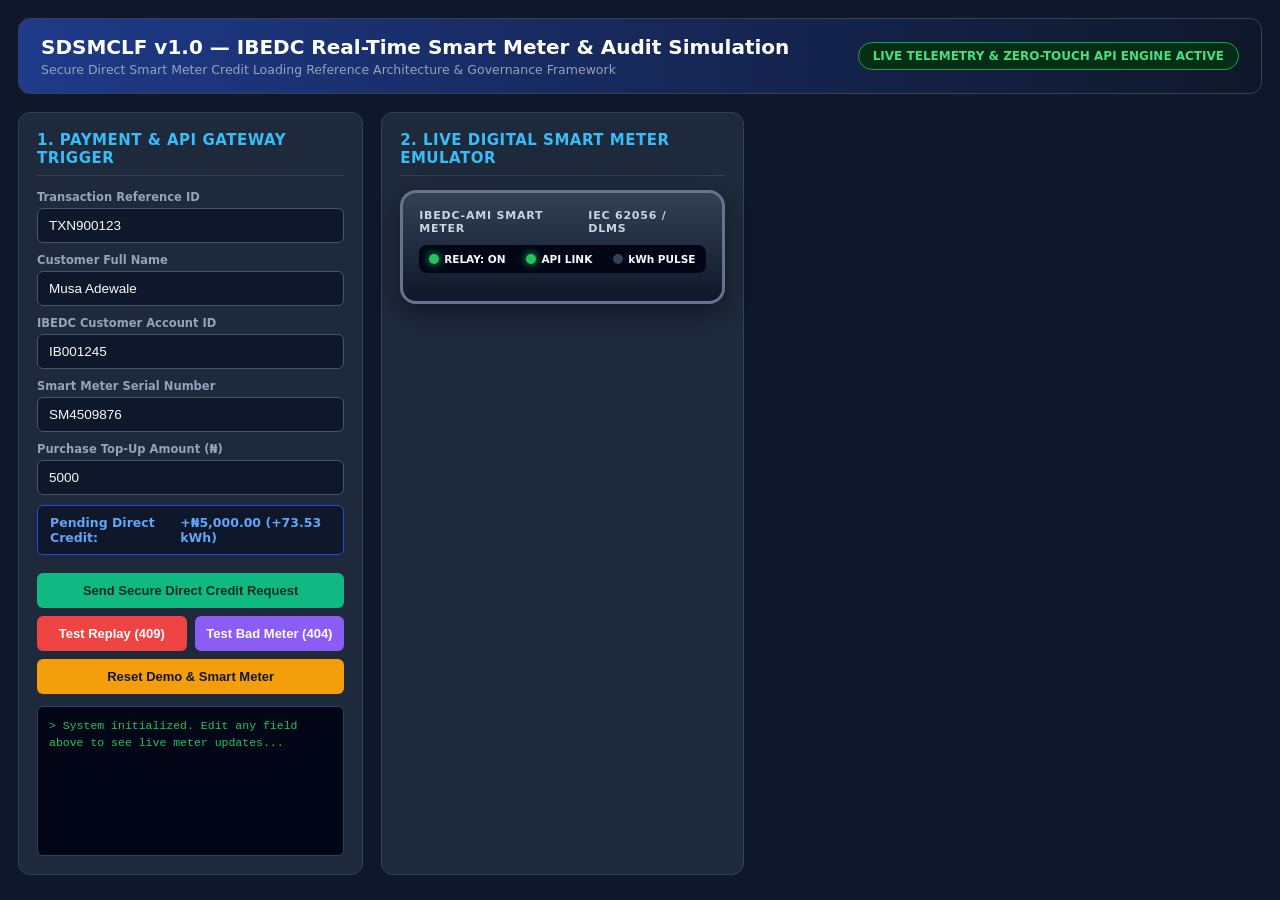
==== commit 82d313cf: "Add files via upload" ====
--- a/index.html
+++ b/index.html
@@ -130,263 +130,3 @@
                     <div class="led"><div class="dot dot-green" id="ledRelay"></div><span id="lblRelay">RELAY: ON</span></div>
                     <div class="led"><div class="dot dot-green" id="ledApi"></div><span>API LINK</span></div>
                     <div class="led"><div class="dot" id="ledPulse"></div><span>kWh PULSE</span></div>
-
-ALERT
-
-
-
-ID: SM4509876
-TARIFF: ₦68.00/kWh
-
-AVAILABLE ENERGY CREDIT:
-17.65 kWh
-
-BAL: ₦1,200.00
-LOAD: 1.50 kW
-
-ONLINE — DIRECT API LOAD READY
-
-
-
-Subscriber: Musa Adewale (IB001245)
-
-Activation Mode: Zero-Touch Direct API Push
-
-Last Credit Event: Initial Seed (₦1,200.00)
-
-
-
-Live Household Load:
-1.50 kW (Normal)
-
-
-
-
-3. Immutable Audit Log Repository
-Download CSV
-
-
-Timestamp	TXN ID	Meter	Amount	Latency	Status
-
-const TARIFF = 68.00;
-let txnSeq = 900123;
-let balanceNgn = 1200.00;
-let loadKw = 1.50;
-let lastValidTxn = "";
-let busy = false;
-const usedTxns = new Set();
-function formatMoney(val) {
-return "₦" + Number(val).toLocaleString("en-US", { minimumFractionDigits: 2, maximumFractionDigits: 2 });
-}
-function updateLcd(bal, flash) {
-const kwh = (bal / TARIFF).toFixed(2);
-document.getElementById("lcdKwh").innerText = kwh + " kWh";
-document.getElementById("lcdBal").innerText = "BAL: " + formatMoney(bal);
-if (flash) {
-const screen = document.getElementById("lcdScreen");
-screen.classList.add("lcd-active");
-setTimeout(function () { screen.classList.remove("lcd-active"); }, 700);
-}
-}
-function syncMeterDisplay() {
-const name = document.getElementById("inName").value.trim() || "Unassigned";
-const cid = document.getElementById("inCustId").value.trim() || "N/A";
-const mid = document.getElementById("inMeterId").value.trim() || "N/A";
-const amt = Math.max(0, parseFloat(document.getElementById("inAmount").value) || 0);
-const kwh = (amt / TARIFF).toFixed(2);
-document.getElementById("lcdSerial").innerText = "ID: " + mid;
-document.getElementById("metaOwner").innerText = name + " (" + cid + ")";
-document.getElementById("previewText").innerText = "+" + formatMoney(amt) + " (+" + kwh + " kWh)";
-}
-function changeLoad(val) {
-loadKw = parseFloat(val);
-let desc = "Normal";
-if (loadKw >= 3.5) desc = "Heavy AC / Appliances";
-else if (loadKw <= 1.0) desc = "Light Load";
-document.getElementById("loadText").innerText = loadKw.toFixed(2) + " kW (" + desc + ")";
-document.getElementById("lcdKw").innerText = "LOAD: " + loadKw.toFixed(2) + " kW";
-}
-// Real-time consumption tick every 1 second
-setInterval(function () {
-if (busy) return;
-const pulse = document.getElementById("ledPulse");
-pulse.classList.add("dot-cyan");
-setTimeout(function () { pulse.classList.remove("dot-cyan"); }, 220);
-const liveKw = Math.max(0.1, loadKw + (Math.random() * 0.06 - 0.03));
-document.getElementById("lcdKw").innerText = "LOAD: " + liveKw.toFixed(2) + " kW";
-if (balanceNgn > 0.01) {
-balanceNgn = Math.max(0, balanceNgn - (liveKw * 0.08));
-updateLcd(balanceNgn, false);
-document.getElementById("ledRelay").className = "dot dot-green";
-document.getElementById("lblRelay").innerText = "RELAY: ON";
-} else {
-document.getElementById("ledRelay").className = "dot dot-red";
-document.getElementById("lblRelay").innerText = "RELAY: OFF";
-document.getElementById("lcdStatus").innerText = "CREDIT DEPLETED — AWAITING TOP-UP";
-}
-}, 1000);
-function setBusy(state) {
-busy = state;
-document.getElementById("btnSend").disabled = state;
-document.getElementById("btnReplay").disabled = state;
-document.getElementById("btnBadMeter").disabled = state;
-}
-function logAudit(txn, meter, amount, latency, ok, statusText) {
-const tbody = document.getElementById("auditBody");
-const ts = new Date().toISOString().replace("T", " ").substring(0, 19);
-const cls = ok ? "pill-ok" : "pill-err";
-const tr = document.createElement("tr");
-tr.innerHTML =
-"" + ts + "" +
-"" + txn + "" +
-"" + meter + "" +
-"" + formatMoney(amount) + "" +
-"" + latency + "" +
-"" + statusText + "";
-tbody.insertBefore(tr, tbody.firstChild);
-}
-function rollBalanceAnimation(startVal, addVal, done) {
-const endVal = startVal + addVal;
-const frames = 16;
-let step = 0;
-const iv = setInterval(function () {
-step++;
-balanceNgn = startVal + (addVal * (step / frames));
-updateLcd(balanceNgn, step === frames);
-if (step >= frames) {
-clearInterval(iv);
-balanceNgn = endVal;
-updateLcd(balanceNgn, true);
-if (done) done();
-}
-}, 35);
-}
-function runCreditTransfer(mode) {
-if (busy) return;
-setBusy(true);
-const consoleBox = document.getElementById("logConsole");
-const statusBanner = document.getElementById("lcdStatus");
-const alertLed = document.getElementById("ledAlert");
-const apiLed = document.getElementById("ledApi");
-const bar = document.getElementById("progBar");
-alertLed.className = "dot";
-apiLed.className = "dot dot-cyan";
-bar.style.width = "20%";
-let txn = document.getElementById("inTxn").value.trim();
-const cid = document.getElementById("inCustId").value.trim();
-let mid = document.getElementById("inMeterId").value.trim();
-const amt = parseFloat(document.getElementById("inAmount").value) || 0;
-if (mode === "REPLAY") {
-txn = lastValidTxn || txn;
-document.getElementById("inTxn").value = txn;
-} else if (mode === "BAD_METER") {
-mid = "SM0000000";
-}
-statusBanner.innerText = "STAGE 1/3: VERIFYING BANK SETTLEMENT...";
-consoleBox.innerText = "> [STAGE 1] Confirming payment settlement for " + txn + " (" + formatMoney(amt) + ")...\n";
-setTimeout(function () {
-if (!txn || !cid || !mid || amt <= 0) {
-bar.style.width = "0%";
-apiLed.className = "dot dot-green";
-alertLed.className = "dot dot-red";
-statusBanner.innerText = "REJECTED: INVALID PAYLOAD (400)";
-consoleBox.innerText += "> ERROR (400 BAD_REQUEST): Invalid transaction parameters.\n";
-logAudit(txn || "N/A", mid || "N/A", amt, "Blocked", false, "400 INVALID");
-setBusy(false);
-return;
-}
-bar.style.width = "55%";
-statusBanner.innerText = "STAGE 2/3: API JWT & REPLAY CHECK...";
-consoleBox.innerText += "> [STAGE 2] Gateway Handshake APPROVED | Verifying HS256 JWT & Idempotency...\n";
-setTimeout(function () {
-if (usedTxns.has(txn)) {
-bar.style.width = "0%";
-apiLed.className = "dot dot-green";
-alertLed.className = "dot dot-red";
-statusBanner.innerText = "SECURITY ALERT: REPLAY BLOCKED (409)";
-consoleBox.innerText += "> SECURITY BLOCK (409 DUPLICATE_TRANSACTION): " + txn + " already processed!\n";
-logAudit(txn, mid, amt, "Blocked", false, "409 REPLAY BLOCKED");
-setBusy(false);
-return;
-}
-if (mode === "BAD_METER" || mid === "SM0000000") {
-bar.style.width = "0%";
-apiLed.className = "dot dot-green";
-alertLed.className = "dot dot-red";
-statusBanner.innerText = "ERROR: UNREGISTERED METER (404)";
-consoleBox.innerText += "> SECURITY BLOCK (404 METER_NOT_FOUND): Meter " + mid + " is not registered.\n";
-logAudit(txn, mid, amt, "Blocked", false, "404 INVALID METER");
-setBusy(false);
-return;
-}
-bar.style.width = "85%";
-statusBanner.innerText = "STAGE 3/3: PUSHING CREDIT TO METER...";
-consoleBox.innerText += "> [STAGE 3] Dispatching encrypted DLMS/COSEM packet to " + mid + "...\n";
-const latency = (149 + Math.random() * 22).toFixed(1) + " ms";
-rollBalanceAnimation(balanceNgn, amt, function () {
-bar.style.width = "100%";
-apiLed.className = "dot dot-green";
-usedTxns.add(txn);
-lastValidTxn = txn;
-document.getElementById("metaLastEvent").innerText = "+" + formatMoney(amt) + " (" + txn + ")";
-statusBanner.innerText = "ACTIVATED: +" + formatMoney(amt) + " CREDITED";
-consoleBox.innerText += "> SUCCESS (200 OK): " + formatMoney(amt) + " activated on " + mid + " in " + latency + ".\n";
-logAudit(txn, mid, amt, latency, true, "200 SUCCESS");
-txnSeq++;
-document.getElementById("inTxn").value = "TXN" + txnSeq;
-syncMeterDisplay();
-setTimeout(function () { bar.style.width = "0%"; }, 700);
-setBusy(false);
-});
-}, 400);
-}, 400);
-}
-function resetSimulation() {
-if (busy) return;
-txnSeq = 900123;
-balanceNgn = 1200.00;
-loadKw = 1.50;
-lastValidTxn = "";
-usedTxns.clear();
-document.getElementById("inTxn").value = "TXN900123";
-document.getElementById("inName").value = "Musa Adewale";
-document.getElementById("inCustId").value = "IB001245";
-document.getElementById("inMeterId").value = "SM4509876";
-document.getElementById("inAmount").value = "5000";
-document.getElementById("loadRange").value = "1.5";
-changeLoad(1.5);
-syncMeterDisplay();
-document.getElementById("ledAlert").className = "dot";
-document.getElementById("ledRelay").className = "dot dot-green";
-document.getElementById("lblRelay").innerText = "RELAY: ON";
-document.getElementById("progBar").style.width = "0%";
-document.getElementById("metaLastEvent").innerText = "Initial Seed (₦1,200.00)";
-document.getElementById("lcdStatus").innerText = "ONLINE — DIRECT API LOAD READY";
-updateLcd(balanceNgn, true);
-document.getElementById("auditBody").innerHTML = "";
-document.getElementById("logConsole").innerText = "> System & Smart Meter reset to initial seed (₦1,200.00).";
-}
-function downloadCsv() {
-const rows = document.querySelectorAll("#auditTable tr");
-if (rows.length <= 1) {
-alert("No audit logs available to export yet. Execute a transaction first!");
-return;
-}
-let csv = "";
-rows.forEach(function (r) {
-const cols = r.querySelectorAll("th, td");
-const vals = [];
-cols.forEach(function (c) {
-vals.push('"' + c.innerText.replace(/,/g, "") + '"');
-});
-csv += vals.join(",") + "\n";
-});
-const blob = new Blob([csv], { type: "text/csv;charset=utf-8;" });
-const a = document.createElement("a");
-a.href = URL.createObjectURL(blob);
-a.download = "sdsmclf_immutable_audit_logs.csv";
-document.body.appendChild(a);
-a.click();
-document.body.removeChild(a);
-}
-syncMeterDisplay();
